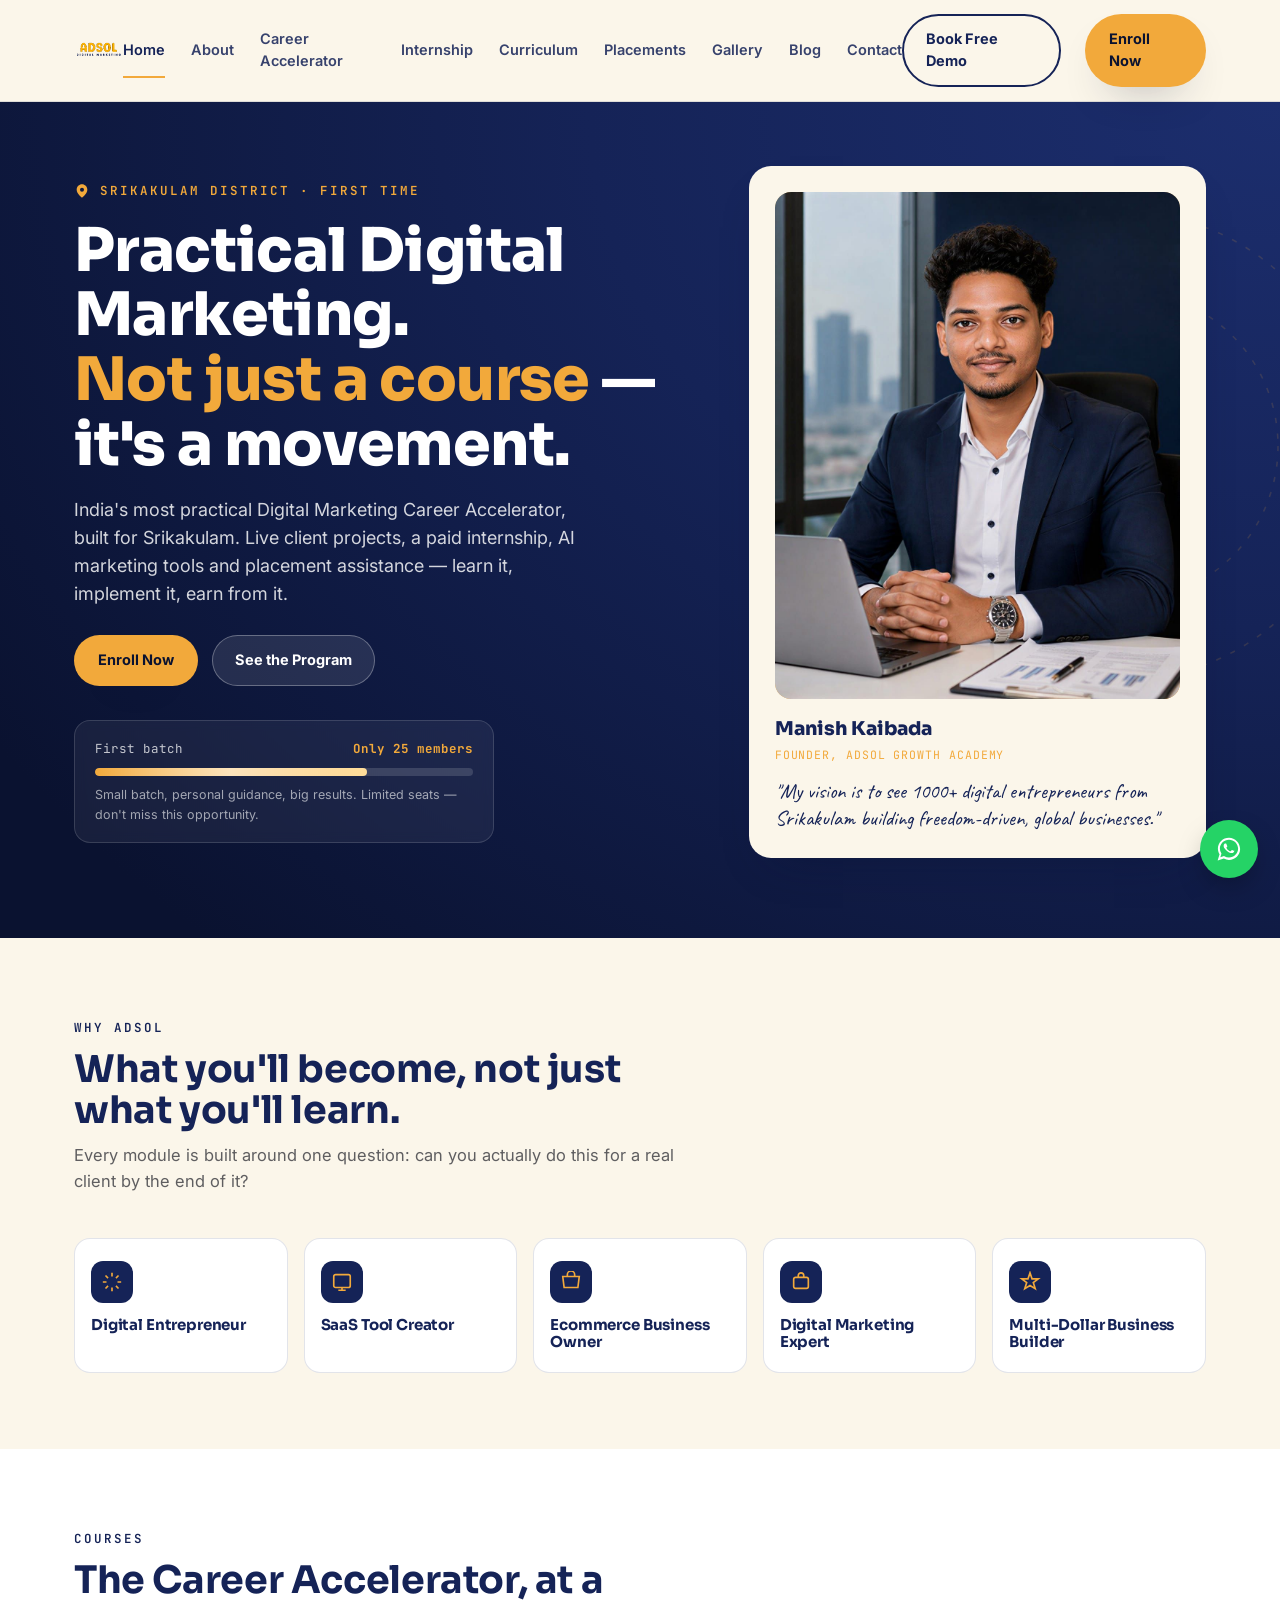
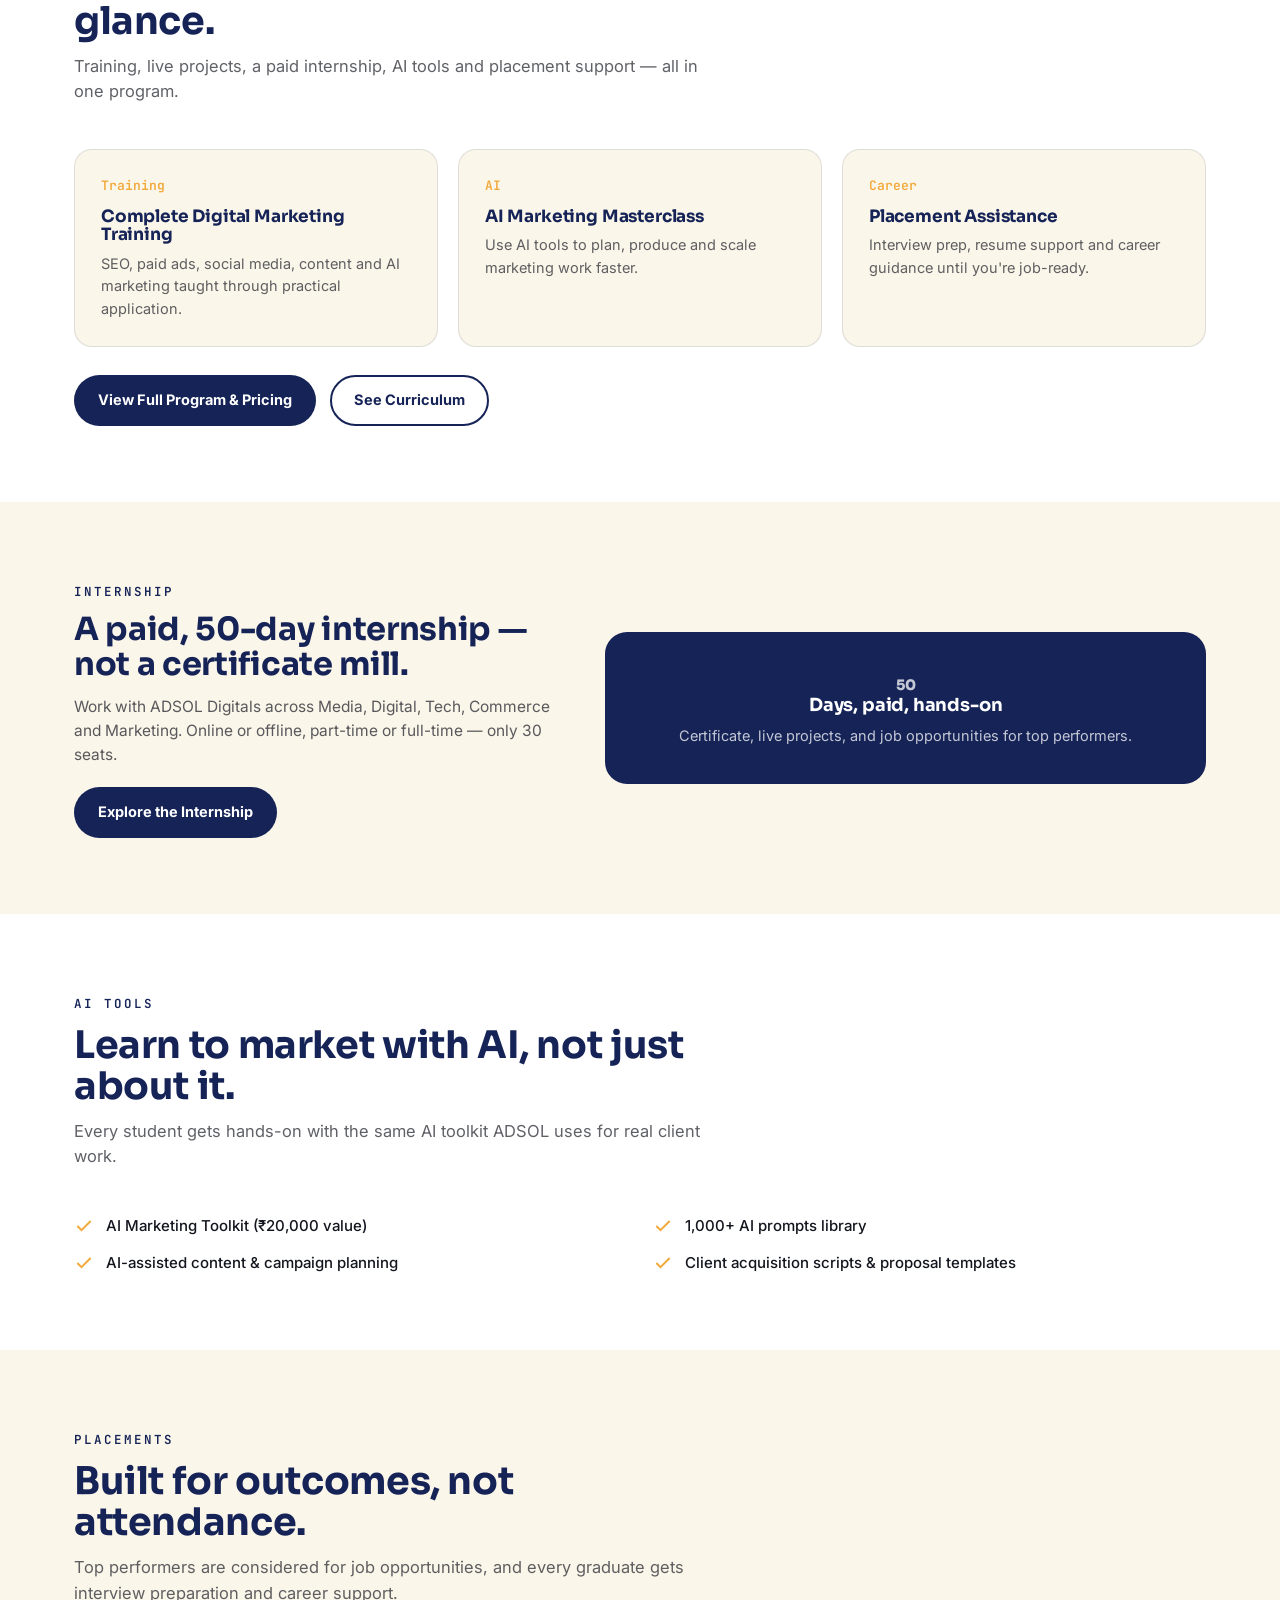
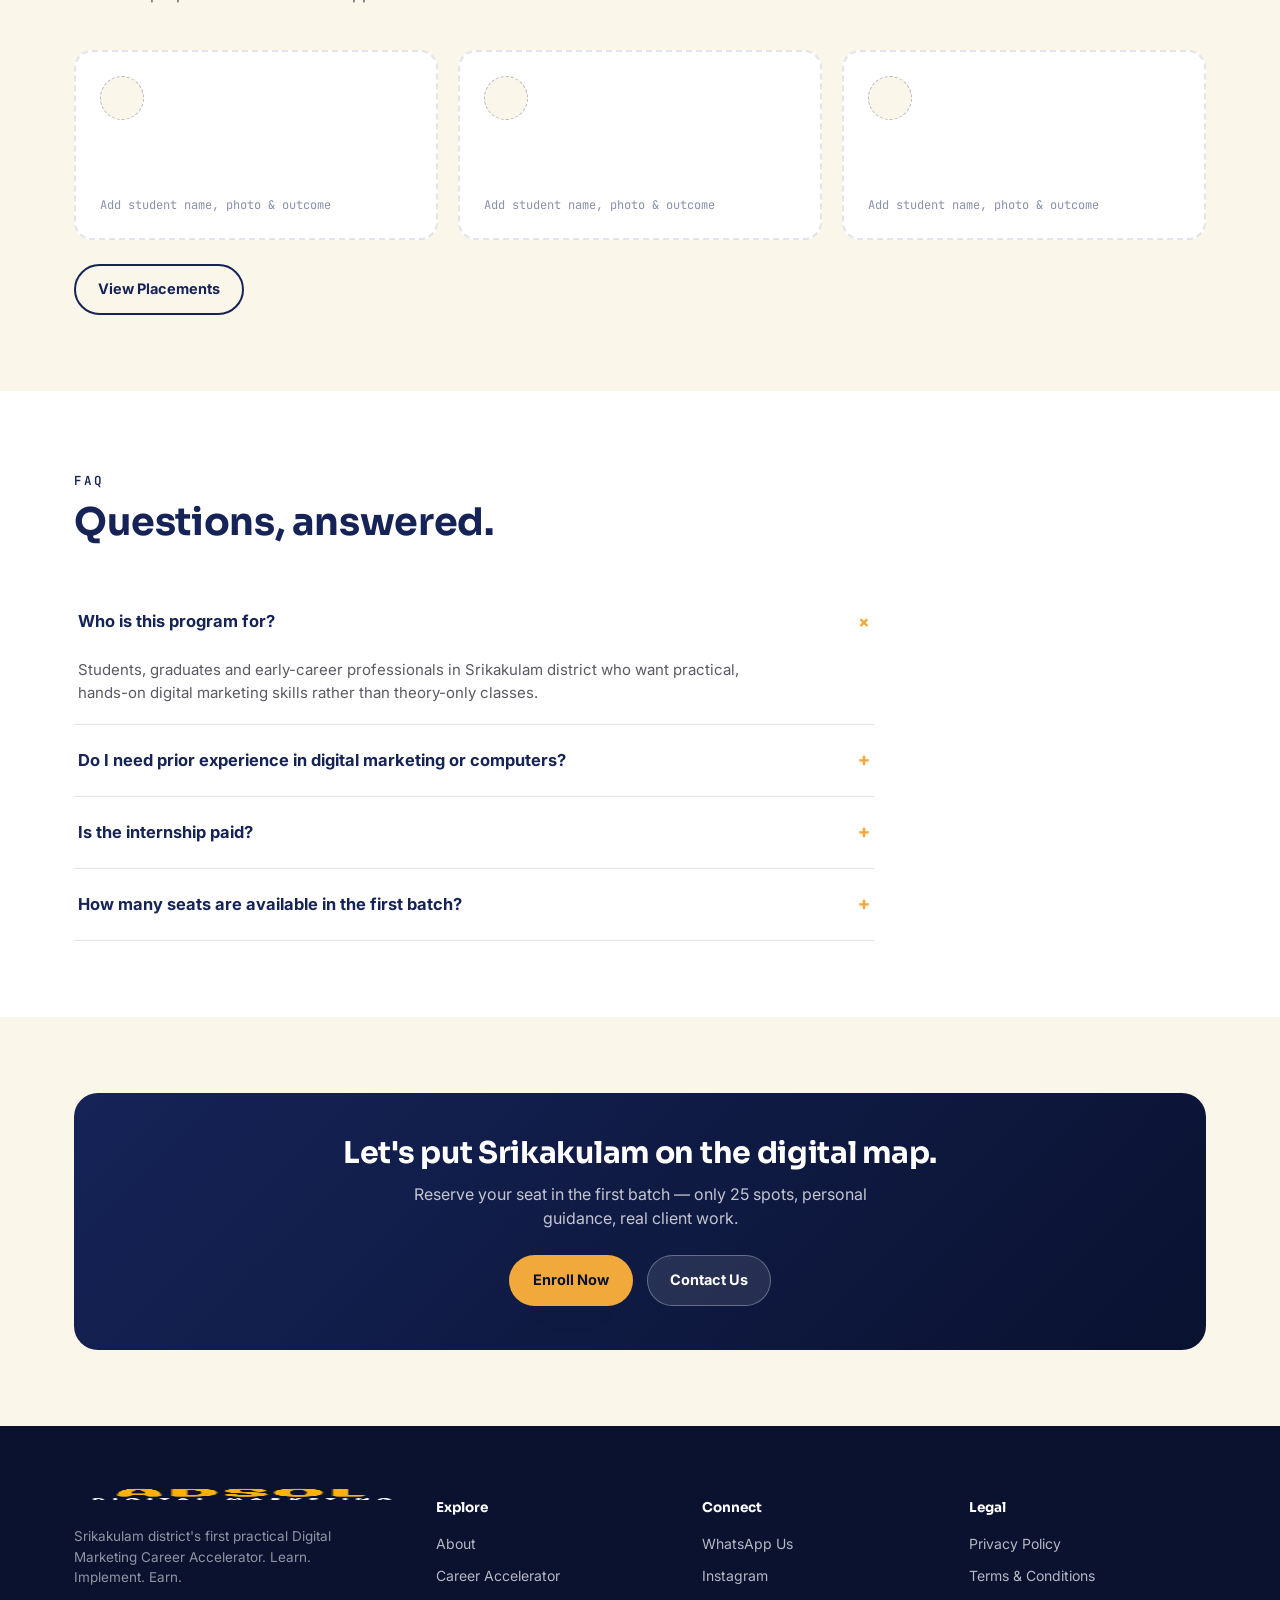
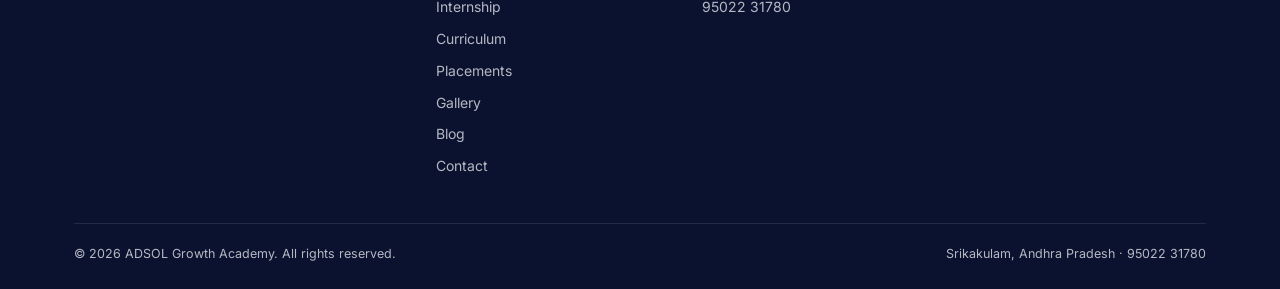
==== index.html @ 5276b57f "Add files via upload" ====
<!DOCTYPE html>
<html lang="en">
<head>
<meta charset="UTF-8">
<meta name="viewport" content="width=device-width, initial-scale=1.0">
<title>ADSOL Growth Academy | Digital Marketing Course &amp; Internship in Srikakulam</title>
<meta name="description" content="Join ADSOL Growth Academy — Srikakulam district's first practical Digital Marketing Career Accelerator. Live projects, paid internship, AI marketing tools and placement assistance.">
<meta name="keywords" content="digital marketing course Srikakulam, digital marketing internship, AI marketing course, Srikakulam digital marketing institute, ADSOL Growth Academy">

<meta property="og:type" content="website">
<meta property="og:title" content="ADSOL Growth Academy | Digital Marketing Course &amp; Internship in Srikakulam">
<meta property="og:description" content="Join ADSOL Growth Academy — Srikakulam district's first practical Digital Marketing Career Accelerator. Live projects, paid internship, AI marketing tools and placement assistance.">
<meta property="og:url" content="https://www.adsoldigitals.com/">
<meta property="og:image" content="https://www.adsoldigitals.com/og-image.jpg">
<meta property="og:locale" content="en_IN">

<meta name="twitter:card" content="summary_large_image">
<meta name="twitter:title" content="ADSOL Growth Academy | Digital Marketing Course &amp; Internship in Srikakulam">
<meta name="twitter:description" content="Join ADSOL Growth Academy — Srikakulam district's first practical Digital Marketing Career Accelerator. Live projects, paid internship, AI marketing tools and placement assistance.">

<link rel="preconnect" href="https://fonts.googleapis.com">
<link rel="preconnect" href="https://fonts.gstatic.com" crossorigin>
<link href="https://fonts.googleapis.com/css2?family=Sora:wght@400;500;600;700;800&family=Inter:wght@400;500;600;700&family=Caveat:wght@600;700&family=JetBrains+Mono:wght@500;600&display=swap" rel="stylesheet">
<link rel="stylesheet" href="styles.css">
<link rel="icon" type="image/png" sizes="32x32" href="images/favicon-32.png">
<link rel="apple-touch-icon" sizes="180x180" href="images/favicon-180.png">
<script type="application/ld+json">
{
  "@context": "https://schema.org",
  "@type": "EducationalOrganization",
  "name": "ADSOL Growth Academy",
  "alternateName": "ADSOL Digitals",
  "url": "https://www.adsoldigitals.com/",
  "description": "Srikakulam district's first practical Digital Marketing training institute offering live-project training, paid internships, AI marketing tools and placement assistance.",
  "address": {"@type": "PostalAddress", "addressLocality": "Srikakulam", "addressRegion": "Andhra Pradesh", "addressCountry": "IN"},
  "sameAs": ["https://www.instagram.com/adsoldigitals"],
  "founder": {"@type": "Person", "name": "Manish Kaibada"}
}
</script>
<script type="application/ld+json">
{
  "@context": "https://schema.org",
  "@type": "FAQPage",
  "mainEntity": [
    {"@type": "Question", "name": "Who is this program for?", "acceptedAnswer": {"@type": "Answer", "text": "Students, graduates and early-career professionals in Srikakulam district who want practical, hands-on digital marketing skills."}},
    {"@type": "Question", "name": "Is the internship paid?", "acceptedAnswer": {"@type": "Answer", "text": "Yes, the 50-day internship is paid, available online and offline, part-time or full-time."}},
    {"@type": "Question", "name": "How many seats are available in the first batch?", "acceptedAnswer": {"@type": "Answer", "text": "The first batch is limited to 25 members."}}
  ]
}
</script>
</head>
<body>
<header class="site">
  <div class="nav">
    <a href="index.html" class="logo">
      <img src="images/logo-adsol-light.png" alt="ADSOL Digital Marketing logo">
    </a>
    <nav class="links">
      <a href="index.html" class="active">Home</a>
      <a href="about.html">About</a>
      <a href="career-accelerator.html">Career Accelerator</a>
      <a href="internship.html">Internship</a>
      <a href="curriculum.html">Curriculum</a>
      <a href="placements.html">Placements</a>
      <a href="gallery.html">Gallery</a>
      <a href="blog.html">Blog</a>
      <a href="contact.html">Contact</a>
    </nav>
    <div class="nav-cta">
      <a href="contact.html" class="btn btn-ghost">Book Free Demo</a>
      <a href="https://wa.me/919502231780?text=Hi%20ADSOL%2C%20I%27m%20interested%20in%20your%20Digital%20Marketing%20Course.%20Please%20share%20the%20complete%20details." class="btn btn-gold" target="_blank" rel="noopener">Enroll Now</a>
    </div>
    <button class="burger" aria-label="Menu"><span></span><span></span><span></span></button>
  </div>
</header>

<section class="hero" id="top">
  <svg class="hero-map" viewBox="0 0 200 200" fill="none">
    <circle cx="100" cy="100" r="90" stroke="#F2A93B" stroke-width="0.6" stroke-dasharray="2 4"/>
    <circle cx="100" cy="100" r="60" stroke="#F2A93B" stroke-width="0.6" stroke-dasharray="2 4"/>
    <path d="M100 30 L100 10 M100 10 L94 18 M100 10 L106 18" stroke="#F2A93B" stroke-width="1.4"/>
    <circle cx="100" cy="100" r="4" fill="#F2A93B"/>
  </svg>
  <div class="wrap">
    <div class="hero-grid">
      <div>
        <div class="pin-row">
          <svg viewBox="0 0 24 24"><path d="M12 2C7.6 2 4 5.6 4 10c0 6 8 12 8 12s8-6 8-12c0-4.4-3.6-8-8-8zm0 11a3 3 0 110-6 3 3 0 010 6z"/></svg>
          <span class="eyebrow">Srikakulam District &middot; First Time</span>
        </div>
        <h1>Practical Digital Marketing.<br><span class="hl">Not just a course</span> &mdash; it's a movement.</h1>
        <p class="lede">India's most practical Digital Marketing Career Accelerator, built for Srikakulam. Live client projects, a paid internship, AI marketing tools and placement assistance &mdash; learn it, implement it, earn from it.</p>
        <div class="hero-ctas">
          <a href="https://wa.me/919502231780?text=Hi%20ADSOL%2C%20I%27m%20interested%20in%20your%20Digital%20Marketing%20Course.%20Please%20share%20the%20complete%20details." class="btn btn-gold" target="_blank" rel="noopener">Enroll Now</a>
          <a href="career-accelerator.html" class="btn" style="background:rgba(255,255,255,0.1); color:#fff; border:1px solid rgba(255,255,255,0.3);">See the Program</a>
        </div>
        <div class="seat-card">
          <div class="seat-top"><span>First batch</span><strong>Only 25 members</strong></div>
          <div class="seat-bar"><div class="seat-fill"></div></div>
          <p class="seat-note">Small batch, personal guidance, big results. Limited seats &mdash; don't miss this opportunity.</p>
        </div>
      </div>
      <div class="founder-card">
        <div class="founder-photo filled"><img src="images/founder-banner.jpg" alt="Manish Kaibada, Founder of ADSOL Growth Academy"></div>
        <p class="founder-name">Manish Kaibada</p>
        <p class="founder-role">Founder, ADSOL Growth Academy</p>
        <p class="founder-quote">"My vision is to see 1000+ digital entrepreneurs from Srikakulam building freedom-driven, global businesses."</p>
      </div>
    </div>
  </div>
</section>

<section id="why">
  <div class="wrap">
    <div class="section-head">
      <span class="eyebrow dark">Why ADSOL</span>
      <h2>What you'll become, not just what you'll learn.</h2>
      <p>Every module is built around one question: can you actually do this for a real client by the end of it?</p>
    </div>
    <div class="become-grid">
      <div class="become-card"><div class="become-icon"><svg viewBox="0 0 24 24"><path d="M12 2v4M12 18v4M4.9 4.9l2.8 2.8M16.3 16.3l2.8 2.8M2 12h4M18 12h4M4.9 19.1l2.8-2.8M16.3 7.7l2.8-2.8"/></svg></div><h4>Digital Entrepreneur</h4></div>
      <div class="become-card"><div class="become-icon"><svg viewBox="0 0 24 24"><rect x="3" y="4" width="18" height="14" rx="2"/><path d="M8 21h8M12 18v3"/></svg></div><h4>SaaS Tool Creator</h4></div>
      <div class="become-card"><div class="become-icon"><svg viewBox="0 0 24 24"><path d="M3 6h18l-1.5 12h-15L3 6z"/><path d="M8 6V4a4 4 0 018 0v2"/></svg></div><h4>Ecommerce Business Owner</h4></div>
      <div class="become-card"><div class="become-icon"><svg viewBox="0 0 24 24"><rect x="4" y="7" width="16" height="12" rx="2"/><path d="M9 7V5a3 3 0 016 0v2"/></svg></div><h4>Digital Marketing Expert</h4></div>
      <div class="become-card"><div class="become-icon"><svg viewBox="0 0 24 24"><path d="M12 2l2.2 6.6H21l-5.4 4 2.1 6.6L12 15.8 6.3 19.2l2.1-6.6L3 8.6h6.8z"/></svg></div><h4>Multi-Dollar Business Builder</h4></div>
    </div>
  </div>
</section>

<section class="section-alt">
  <div class="wrap">
    <div class="section-head">
      <span class="eyebrow dark">Courses</span>
      <h2>The Career Accelerator, at a glance.</h2>
      <p>Training, live projects, a paid internship, AI tools and placement support &mdash; all in one program.</p>
    </div>
    <div class="feature-grid">
      <div class="feature-card"><span class="feature-num">Training</span><h4>Complete Digital Marketing Training</h4><p>SEO, paid ads, social media, content and AI marketing taught through practical application.</p></div>
      <div class="feature-card"><span class="feature-num">AI</span><h4>AI Marketing Masterclass</h4><p>Use AI tools to plan, produce and scale marketing work faster.</p></div>
      <div class="feature-card"><span class="feature-num">Career</span><h4>Placement Assistance</h4><p>Interview prep, resume support and career guidance until you're job-ready.</p></div>
    </div>
    <div style="margin-top:28px; display:flex; gap:14px; flex-wrap:wrap;">
      <a href="career-accelerator.html" class="btn btn-navy">View Full Program &amp; Pricing</a>
      <a href="curriculum.html" class="btn btn-ghost">See Curriculum</a>
    </div>
  </div>
</section>

<section id="internship-teaser">
  <div class="wrap">
    <div class="split">
      <div>
        <span class="eyebrow dark">Internship</span>
        <h2 style="font-size:clamp(24px,3vw,32px); color:var(--navy); margin-top:10px;">A paid, 50-day internship &mdash; not a certificate mill.</h2>
        <p style="margin-top:14px; font-size:15.5px; color:rgba(20,22,31,0.7);">Work with ADSOL Digitals across Media, Digital, Tech, Commerce and Marketing. Online or offline, part-time or full-time &mdash; only 30 seats.</p>
        <a href="internship.html" class="btn btn-navy" style="margin-top:20px;">Explore the Internship</a>
      </div>
      <div class="days-block">
        <p class="days-num">50</p>
        <h4 style="color:#fff; font-size:18px; margin-top:4px;">Days, paid, hands-on</h4>
        <p>Certificate, live projects, and job opportunities for top performers.</p>
      </div>
    </div>
  </div>
</section>

<section class="section-alt">
  <div class="wrap">
    <div class="section-head">
      <span class="eyebrow dark">AI Tools</span>
      <h2>Learn to market with AI, not just about it.</h2>
      <p>Every student gets hands-on with the same AI toolkit ADSOL uses for real client work.</p>
    </div>
    <div class="check-grid">
      <div class="check-item"><svg viewBox="0 0 24 24"><path d="M20 6L9 17l-5-5"/></svg><p>AI Marketing Toolkit (&#8377;20,000 value)</p></div>
      <div class="check-item"><svg viewBox="0 0 24 24"><path d="M20 6L9 17l-5-5"/></svg><p>1,000+ AI prompts library</p></div>
      <div class="check-item"><svg viewBox="0 0 24 24"><path d="M20 6L9 17l-5-5"/></svg><p>AI-assisted content &amp; campaign planning</p></div>
      <div class="check-item"><svg viewBox="0 0 24 24"><path d="M20 6L9 17l-5-5"/></svg><p>Client acquisition scripts &amp; proposal templates</p></div>
    </div>
  </div>
</section>

<section id="placements-teaser">
  <div class="wrap">
    <div class="section-head">
      <span class="eyebrow dark">Placements</span>
      <h2>Built for outcomes, not attendance.</h2>
      <p>Top performers are considered for job opportunities, and every graduate gets interview preparation and career support.</p>
    </div>
    <div class="testi-grid">
      <div class="testi-card"><div class="testi-avatar"></div><p class="slot">Add student name, photo &amp; outcome</p></div>
      <div class="testi-card"><div class="testi-avatar"></div><p class="slot">Add student name, photo &amp; outcome</p></div>
      <div class="testi-card"><div class="testi-avatar"></div><p class="slot">Add student name, photo &amp; outcome</p></div>
    </div>
    <a href="placements.html" class="btn btn-ghost" style="margin-top:24px;">View Placements</a>
  </div>
</section>

<section class="section-alt" id="faq">
  <div class="wrap">
    <div class="section-head">
      <span class="eyebrow dark">FAQ</span>
      <h2>Questions, answered.</h2>
    </div>
    <div class="faq">
      <details class="faq-item" open>
        <summary class="faq-q">Who is this program for?<span class="plus">+</span></summary>
        <p class="faq-a">Students, graduates and early-career professionals in Srikakulam district who want practical, hands-on digital marketing skills rather than theory-only classes.</p>
      </details>
      <details class="faq-item">
        <summary class="faq-q">Do I need prior experience in digital marketing or computers?<span class="plus">+</span></summary>
        <p class="faq-a">No. The program is built for beginners and takes you step by step from fundamentals to live client work.</p>
      </details>
      <details class="faq-item">
        <summary class="faq-q">Is the internship paid?<span class="plus">+</span></summary>
        <p class="faq-a">Yes. The 50-day internship is paid, available online and offline, with part-time and full-time options.</p>
      </details>
      <details class="faq-item">
        <summary class="faq-q">How many seats are available in the first batch?<span class="plus">+</span></summary>
        <p class="faq-a">The first batch is limited to 25 members, kept intentionally small for personal guidance.</p>
      </details>
    </div>
  </div>
</section>

<section>
  <div class="wrap">
    <div class="cta-banner">
      <h3>Let's put Srikakulam on the digital map.</h3>
      <p>Reserve your seat in the first batch &mdash; only 25 spots, personal guidance, real client work.</p>
      <div class="ctas">
        <a href="https://wa.me/919502231780?text=Hi%20ADSOL%2C%20I%27m%20interested%20in%20your%20Digital%20Marketing%20Course.%20Please%20share%20the%20complete%20details." class="btn btn-gold" target="_blank" rel="noopener">Enroll Now</a>
        <a href="contact.html" class="btn" style="background:rgba(255,255,255,0.1); color:#fff; border:1px solid rgba(255,255,255,0.3);">Contact Us</a>
      </div>
    </div>
  </div>
</section>
<footer>
  <div class="wrap">
    <div class="foot-grid">
      <div>
        <div class="logo-col" style="margin-bottom:12px;">
          <img src="images/logo-adsol-dark.png" alt="ADSOL Digital Marketing logo">
        </div>
        <p style="font-size:13.5px; color:rgba(255,255,255,0.55); max-width:260px;">Srikakulam district's first practical Digital Marketing Career Accelerator. Learn. Implement. Earn.</p>
      </div>
      <div>
        <h5>Explore</h5>
        <ul>
          <li><a href="about.html">About</a></li>
          <li><a href="career-accelerator.html">Career Accelerator</a></li>
          <li><a href="internship.html">Internship</a></li>
          <li><a href="curriculum.html">Curriculum</a></li>
          <li><a href="placements.html">Placements</a></li>
          <li><a href="gallery.html">Gallery</a></li>
          <li><a href="blog.html">Blog</a></li>
          <li><a href="contact.html">Contact</a></li>
        </ul>
      </div>
      <div>
        <h5>Connect</h5>
        <ul>
          <li><a href="https://wa.me/919502231780?text=Hi%20ADSOL%2C%20I%27m%20interested%20in%20your%20Digital%20Marketing%20Course.%20Please%20share%20the%20complete%20details." target="_blank" rel="noopener">WhatsApp Us</a></li>
          <li><a href="https://www.instagram.com/adsoldigitals" target="_blank" rel="noopener">Instagram</a></li>
          <li><a href="tel:+919502231780">95022 31780</a></li>
        </ul>
      </div>
      <div>
        <h5>Legal</h5>
        <ul>
          <li><a href="privacy-policy.html">Privacy Policy</a></li>
          <li><a href="terms-conditions.html">Terms &amp; Conditions</a></li>
        </ul>
      </div>
    </div>
    <div class="foot-bottom">
      <span>&copy; 2026 ADSOL Growth Academy. All rights reserved.</span>
      <span>Srikakulam, Andhra Pradesh &middot; 95022 31780</span>
    </div>
  </div>
</footer>
<a class="wa-float" href="https://wa.me/919502231780?text=Hi%20ADSOL%2C%20I%27m%20interested%20in%20your%20Digital%20Marketing%20Course.%20Please%20share%20the%20complete%20details." target="_blank" rel="noopener" aria-label="Chat on WhatsApp">
  <svg viewBox="0 0 32 32"><path d="M16 3C9 3 3.3 8.6 3.3 15.5c0 2.4.7 4.7 1.9 6.6L3 29l7.1-2.1c1.8 1 3.8 1.6 5.9 1.6 7 0 12.7-5.6 12.7-12.5S23 3 16 3zm0 22.7c-1.9 0-3.7-.5-5.3-1.5l-.4-.2-4.2 1.3 1.3-4.1-.2-.4a10.3 10.3 0 01-1.6-5.5C5.6 9.9 10.3 5.3 16 5.3S26.4 9.9 26.4 15.5 21.7 25.7 16 25.7zm5.8-7.6c-.3-.2-1.9-.9-2.1-1-.3-.1-.5-.2-.7.2s-.9 1-1 1.2c-.2.2-.4.2-.7 0-.3-.1-1.3-.5-2.5-1.5-.9-.8-1.5-1.8-1.7-2.2-.2-.3 0-.5.1-.7.1-.1.3-.4.5-.5.2-.2.2-.3.3-.5.1-.2 0-.4 0-.6-.1-.2-.7-1.7-1-2.3-.3-.6-.5-.5-.7-.5h-.6c-.2 0-.5.1-.8.4-.3.3-1 1-1 2.4s1 2.8 1.2 3c.1.2 2.1 3.1 5 4.4.7.3 1.3.5 1.7.6.7.2 1.4.2 1.9.1.6-.1 1.9-.8 2.1-1.5.3-.7.3-1.4.2-1.5-.1-.1-.3-.2-.6-.3z"/></svg>
</a>
<a class="wa-sticky-mobile" href="https://wa.me/919502231780?text=Hi%20ADSOL%2C%20I%27m%20interested%20in%20your%20Digital%20Marketing%20Course.%20Please%20share%20the%20complete%20details." target="_blank" rel="noopener">
  <svg viewBox="0 0 32 32"><path d="M16 3C9 3 3.3 8.6 3.3 15.5c0 2.4.7 4.7 1.9 6.6L3 29l7.1-2.1c1.8 1 3.8 1.6 5.9 1.6 7 0 12.7-5.6 12.7-12.5S23 3 16 3zm0 22.7c-1.9 0-3.7-.5-5.3-1.5l-.4-.2-4.2 1.3 1.3-4.1-.2-.4a10.3 10.3 0 01-1.6-5.5C5.6 9.9 10.3 5.3 16 5.3S26.4 9.9 26.4 15.5 21.7 25.7 16 25.7z"/></svg>
  Chat with an Admission Counselor
</a>
<script>
const burger = document.querySelector('.burger');
const links = document.querySelector('nav.links');
burger?.addEventListener('click', () => {
  const open = links.style.display === 'flex';
  links.style.cssText = open ? '' : 'display:flex; position:fixed; top:64px; left:0; right:0; background:#FBF6EA; flex-direction:column; padding:20px 24px; gap:18px; box-shadow:0 12px 20px -10px rgba(0,0,0,0.2); z-index:99;';
});
document.getElementById('contactForm')?.addEventListener('submit', function(e){
  e.preventDefault();
  const name = document.getElementById('cf-name').value.trim();
  const phone = document.getElementById('cf-phone').value.trim();
  const interest = document.getElementById('cf-interest').value;
  const msg = `Hi ADSOL, my name is ${name} (${phone}). I'm interested in: ${interest}. Please share the complete details.`;
  window.open(`https://wa.me/919502231780?text=${encodeURIComponent(msg)}`, '_blank');
});

/* sticky header shadow on scroll */
const siteHeader = document.querySelector('header.site');
const onScroll = () => {
  if (!siteHeader) return;
  siteHeader.classList.toggle('scrolled', window.scrollY > 8);
};
window.addEventListener('scroll', onScroll, { passive: true });
onScroll();

/* scroll-reveal for cards and content blocks */
const revealSelectors = '.become-card, .feature-card, .road-step, .module-row, .testi-card, .blog-card, .bonus-item, .meta-pill, .niche-chip, .tool-chip, .check-item, .price-card, .value-table, .cert-card, .promise-box, .days-block, .partner-slot, .insta-slot, .process-step, .founder-card';
const revealEls = document.querySelectorAll(revealSelectors);
if ('IntersectionObserver' in window && revealEls.length){
  revealEls.forEach((el, i) => {
    el.classList.add('reveal');
    el.style.transitionDelay = ((i % 6) * 0.06) + 's';
  });
  const io = new IntersectionObserver((entries) => {
    entries.forEach(entry => {
      if (entry.isIntersecting){
        entry.target.classList.add('in-view');
        io.unobserve(entry.target);
      }
    });
  }, { threshold: 0.12, rootMargin: '0px 0px -40px 0px' });
  revealEls.forEach(el => io.observe(el));
} else {
  revealEls.forEach(el => el.classList.add('reveal', 'in-view'));
}
</script>
</body>
</html>
---- styles.css ----
:root{
  --navy:#152357;
  --navy-deep:#0A1230;
  --gold:#F2A93B;
  --gold-light:#FFDD9A;
  --cream:#FBF6EA;
  --ink:#14161F;
  --paper:#FFFFFF;
  --line: rgba(21,35,87,0.12);
  --shadow: 0 20px 45px -25px rgba(10,18,48,0.45);
  --radius: 18px;
  --max: 1180px;
  --display: 'Sora', sans-serif;
  --body: 'Inter', sans-serif;
  --script: 'Caveat', cursive;
  --mono: 'JetBrains Mono', monospace;
}

*{box-sizing:border-box;}
html{scroll-behavior:smooth;}
@media (prefers-reduced-motion: reduce){
  html{scroll-behavior:auto;}
  *{animation-duration:0.001ms !important; animation-iteration-count:1 !important; transition-duration:0.001ms !important;}
}
body{
  margin:0;
  font-family:var(--body);
  color:var(--ink);
  background:var(--cream);
  line-height:1.55;
  -webkit-font-smoothing:antialiased;
}
img{max-width:100%; display:block;}
a{color:inherit;}
h1,h2,h3,h4{font-family:var(--display); margin:0; line-height:1.08; letter-spacing:-0.01em;}
p{margin:0;}
ul{margin:0; padding:0; list-style:none;}
button{font-family:inherit; cursor:pointer;}
:focus-visible{outline:3px solid var(--gold); outline-offset:2px;}

.wrap{max-width:var(--max); margin:0 auto; padding:0 24px;}
.eyebrow{
  font-family:var(--mono); font-size:12.5px; letter-spacing:0.16em; text-transform:uppercase;
  color:var(--gold); font-weight:600;
}
.eyebrow.dark{color:var(--navy);}
.marker{
  background-image: linear-gradient(104deg, transparent 0.5%, var(--gold-light) 0.5%, var(--gold-light) 92%, transparent 92%);
  background-repeat:no-repeat; background-size:100% 42%; background-position:0 78%;
  padding:0 2px;
}
.script{font-family:var(--script); font-weight:700; color:var(--gold);}

/* ---------- NAV ---------- */
header.site{
  position:sticky; top:0; z-index:100;
  background:rgba(251,246,234,0.92); backdrop-filter:blur(10px);
  border-bottom:1px solid var(--line);
}
.nav{
  display:flex; align-items:center; justify-content:space-between;
  padding:14px 24px; max-width:var(--max); margin:0 auto;
}
.logo{display:flex; align-items:baseline; gap:2px; text-decoration:none;}
.logo .ad{font-family:var(--display); font-weight:800; font-size:22px; color:var(--navy);}
.logo .sol{font-family:var(--display); font-weight:800; font-size:22px; color:var(--gold);}
.logo-sub{display:block; font-family:var(--mono); font-size:9.5px; letter-spacing:0.18em; color:var(--navy); opacity:0.65; margin-top:-2px;}
.logo-col{display:flex; flex-direction:column;}
nav.links{display:flex; gap:26px; align-items:center;}
nav.links a{font-size:14.5px; font-weight:600; text-decoration:none; color:var(--navy); opacity:0.85;}
nav.links a:hover{opacity:1;}
.btn{
  display:inline-flex; align-items:center; gap:8px; justify-content:center;
  font-weight:700; font-size:14.5px; padding:12px 22px; border-radius:100px;
  border:2px solid transparent; text-decoration:none; transition:transform .15s ease, box-shadow .15s ease;
}
.btn-gold{background:var(--gold); color:var(--navy-deep); box-shadow: var(--shadow);}
.btn-gold:hover{transform:translateY(-2px);}
.btn-navy{background:var(--navy); color:#fff;}
.btn-navy:hover{transform:translateY(-2px);}
.btn-ghost{border-color:var(--navy); color:var(--navy); background:transparent;}
.btn-ghost:hover{background:var(--navy); color:#fff;}
.nav-cta{display:flex; align-items:center; gap:12px;}
.burger{display:none; background:none; border:none; padding:8px;}
.burger span{display:block; width:22px; height:2px; background:var(--navy); margin:5px 0;}

/* ---------- HERO ---------- */
.hero{
  position:relative; overflow:hidden;
  background: radial-gradient(120% 140% at 100% 0%, #1c2e6e 0%, var(--navy) 45%, var(--navy-deep) 100%);
  color:#fff; padding: 64px 0 80px;
}
.hero-map{
  position:absolute; right:-8%; top:10%; width:520px; max-width:60vw; opacity:0.14; pointer-events:none;
}
.hero-grid{
  display:grid; grid-template-columns: 1.15fr 0.85fr; gap:56px; align-items:center;
  position:relative; z-index:2;
}
.pin-row{display:flex; align-items:center; gap:10px; margin-bottom:18px;}
.pin-row svg{width:16px; height:16px; fill:var(--gold);}
.hero h1{
  font-size:clamp(34px, 5.4vw, 60px); color:#fff; font-weight:800; margin-bottom:18px;
}
.hero h1 .hl{color:var(--gold);}
.hero p.lede{font-size:18px; color:rgba(255,255,255,0.82); max-width:520px; margin-bottom:28px;}
.hero-ctas{display:flex; gap:14px; flex-wrap:wrap; margin-bottom:34px;}
.seat-card{
  background:rgba(255,255,255,0.06); border:1px solid rgba(255,255,255,0.14);
  border-radius:16px; padding:18px 20px; max-width:420px; backdrop-filter:blur(6px);
}
.seat-top{display:flex; justify-content:space-between; align-items:center; font-family:var(--mono); font-size:12.5px; color:rgba(255,255,255,0.75); margin-bottom:10px;}
.seat-top strong{color:var(--gold);}
.seat-bar{height:8px; border-radius:100px; background:rgba(255,255,255,0.14); overflow:hidden;}
.seat-fill{height:100%; width:72%; background:linear-gradient(90deg, var(--gold), var(--gold-light)); border-radius:100px;}
.seat-note{font-size:12.5px; color:rgba(255,255,255,0.6); margin-top:9px;}

.founder-card{
  background:var(--cream); border-radius:22px; padding:26px; color:var(--ink);
  box-shadow: var(--shadow); position:relative;
}
.founder-photo{
  width:100%; aspect-ratio:4/5; border-radius:16px; border:2px dashed rgba(21,35,87,0.35);
  display:flex; align-items:center; justify-content:center; text-align:center; padding:16px;
  background: repeating-linear-gradient(135deg, rgba(21,35,87,0.05) 0 10px, transparent 10px 20px);
  color:var(--navy); font-family:var(--mono); font-size:12px; margin-bottom:16px;
}
.founder-photo.filled{
  border:none; padding:0; background:linear-gradient(160deg, var(--gold-light), var(--gold)); overflow:hidden;
}
.founder-photo.filled img{width:100%; height:100%; object-fit:cover; object-position:50% 12%; display:block;}
.founder-name{font-family:var(--display); font-weight:800; font-size:19px; color:var(--navy);}
.founder-role{font-family:var(--mono); font-size:11.5px; letter-spacing:0.08em; text-transform:uppercase; color:var(--gold); margin-top:2px;}
.founder-quote{font-family:var(--script); font-size:21px; color:var(--navy); margin-top:14px; line-height:1.3;}

/* ---------- SECTION shell ---------- */
section{padding:76px 0;}
.section-head{max-width:640px; margin-bottom:44px;}
.section-head h2{font-size:clamp(26px, 3.6vw, 38px); color:var(--navy); margin-top:10px;}
.section-head p{font-size:16.5px; color:rgba(20,22,31,0.68); margin-top:12px;}
.section-alt{background:var(--paper);}
.section-dark{background:linear-gradient(180deg, var(--navy-deep), #0d1638); color:#fff;}
.section-dark .section-head h2{color:#fff;}
.section-dark .section-head p{color:rgba(255,255,255,0.68);}

/* ---------- become grid ---------- */
.become-grid{display:grid; grid-template-columns:repeat(5,1fr); gap:16px;}
.become-card{
  background:var(--paper); border:1px solid var(--line); border-radius:16px; padding:22px 16px; text-align:left;
}
.become-icon{width:42px; height:42px; border-radius:12px; background:var(--navy); display:flex; align-items:center; justify-content:center; margin-bottom:14px;}
.become-icon svg{width:22px; height:22px; stroke:var(--gold); fill:none; stroke-width:1.8;}
.become-card h4{font-size:15px; color:var(--navy); font-weight:700;}

/* ---------- program feature grid ---------- */
.feature-grid{display:grid; grid-template-columns:repeat(3,1fr); gap:20px;}
.feature-card{
  background:var(--cream); border-radius:18px; padding:26px; border:1px solid var(--line);
}
.feature-num{font-family:var(--mono); color:var(--gold); font-weight:600; font-size:13px; margin-bottom:12px; display:block;}
.feature-card h4{font-size:17px; color:var(--navy); margin-bottom:8px;}
.feature-card p{font-size:14.5px; color:rgba(20,22,31,0.68);}

/* ---------- pricing ---------- */
.price-wrap{display:grid; grid-template-columns:1.1fr 0.9fr; gap:30px; align-items:start;}
.value-table{background:var(--paper); border:1px solid var(--line); border-radius:20px; padding:8px; box-shadow:var(--shadow);}
.value-row{display:flex; justify-content:space-between; align-items:center; padding:16px 20px; border-bottom:1px dashed var(--line); font-size:15px;}
.value-row:last-child{border-bottom:none;}
.value-row span:first-child{color:var(--ink); font-weight:500;}
.value-row span:last-child{font-family:var(--mono); font-weight:600; color:var(--navy);}
.value-total{display:flex; justify-content:space-between; align-items:center; background:var(--navy); color:#fff; border-radius:14px; padding:18px 20px; margin:10px 8px 8px;}
.value-total span:last-child{font-family:var(--mono); color:var(--gold); font-weight:700; font-size:18px;}

.price-card{
  background:linear-gradient(160deg, var(--navy), var(--navy-deep)); color:#fff; border-radius:22px; padding:30px;
  position:relative; overflow:hidden;
}
.price-badge{
  position:absolute; top:18px; right:-38px; transform:rotate(35deg);
  background:var(--gold); color:var(--navy-deep); font-family:var(--mono); font-weight:700; font-size:11.5px;
  padding:5px 44px; letter-spacing:0.05em;
}
.price-label{font-family:var(--mono); font-size:12px; letter-spacing:0.1em; text-transform:uppercase; color:rgba(255,255,255,0.6);}
.price-strike{font-family:var(--mono); color:rgba(255,255,255,0.45); text-decoration:line-through; font-size:16px; margin-top:10px;}
.price-strike span{margin-right:10px;}
.price-now{font-family:var(--display); font-weight:800; font-size:44px; color:var(--gold); margin:6px 0 4px;}
.price-reserve{font-size:14px; color:rgba(255,255,255,0.75); margin-bottom:22px;}
.price-reserve strong{color:#fff; font-family:var(--mono);}
.price-card .btn-gold{width:100%; padding:15px; font-size:16px;}
.price-note{font-size:12.5px; color:rgba(255,255,255,0.55); margin-top:14px; text-align:center;}

/* ---------- checklist ---------- */
.check-grid{display:grid; grid-template-columns:repeat(2,1fr); gap:14px 26px; margin-top:8px;}
.check-item{display:flex; gap:12px; align-items:flex-start;}
.check-item svg{width:20px; height:20px; flex:none; margin-top:2px; stroke:var(--gold); fill:none; stroke-width:2.4;}
.check-item p{font-size:15px; color:var(--ink); font-weight:500;}

/* ---------- internship ---------- */
.intern-meta{display:grid; grid-template-columns:repeat(5,1fr); gap:14px; margin:36px 0 44px;}
.meta-pill{
  background:rgba(255,255,255,0.06); border:1px solid rgba(255,255,255,0.14); border-radius:14px;
  padding:18px 14px; text-align:center;
}
.meta-pill svg{width:24px; height:24px; stroke:var(--gold); fill:none; stroke-width:1.8; margin:0 auto 10px;}
.meta-pill p{font-size:13px; font-weight:600; color:#fff;}
.niche-row{display:flex; flex-wrap:wrap; gap:12px;}
.niche-chip{
  border:1px solid rgba(255,255,255,0.2); border-radius:100px; padding:10px 20px; font-size:14px; font-weight:600;
  background:rgba(255,255,255,0.04);
}
.niche-chip strong{color:var(--gold); margin-right:8px; font-family:var(--mono); font-weight:600;}
.intern-columns{display:grid; grid-template-columns:1fr 1fr; gap:40px; margin-top:44px;}
.intern-columns h4{color:#fff; font-size:17px; margin-bottom:16px;}
.intern-list li{display:flex; gap:10px; font-size:14.5px; color:rgba(255,255,255,0.8); margin-bottom:12px; align-items:flex-start;}
.intern-list li svg{width:18px; height:18px; stroke:var(--gold); fill:none; flex:none; margin-top:2px;}

/* ---------- bonuses ---------- */
.bonus-strip{
  background:var(--navy); color:#fff; border-radius:20px; padding:6px 6px 26px; margin-top:10px;
}
.bonus-strip-head{
  background:var(--gold); color:var(--navy-deep); border-radius:14px; padding:16px 22px; margin:6px;
  display:flex; justify-content:space-between; align-items:center; font-family:var(--display); font-weight:800; font-size:17px;
}
.bonus-grid{display:grid; grid-template-columns:repeat(3,1fr); gap:14px; padding:20px;}
.bonus-item{background:rgba(255,255,255,0.06); border-radius:12px; padding:18px; border:1px solid rgba(255,255,255,0.1);}
.bonus-item p.name{font-size:14px; font-weight:600; margin-bottom:6px;}
.bonus-item p.val{font-family:var(--mono); color:var(--gold); font-size:13px;}

/* ---------- promise / days ---------- */
.split{display:grid; grid-template-columns:0.9fr 1.1fr; gap:40px; align-items:center;}
.days-block{background:var(--navy); color:#fff; border-radius:22px; padding:36px; text-align:center;}
.days-num{font-family:var(--display); font-weight:800; font-size:76px; color:var(--gold); line-height:1;}
.days-block p{font-size:14.5px; color:rgba(255,255,255,0.75); margin-top:10px;}
.promise-box{background:var(--paper); border:1px solid var(--line); border-radius:20px; padding:30px;}
.promise-box h3{color:var(--navy); font-size:20px; margin-bottom:12px;}
.promise-box p{font-size:15.5px; color:rgba(20,22,31,0.72);}

/* ---------- testimonials ---------- */
.testi-grid{display:grid; grid-template-columns:repeat(3,1fr); gap:20px;}
.testi-card{
  border:2px dashed var(--line); border-radius:18px; padding:24px; background:var(--paper);
  display:flex; flex-direction:column; gap:14px; min-height:190px; justify-content:space-between;
}
.testi-avatar{width:44px; height:44px; border-radius:50%; background:var(--cream); border:1px dashed rgba(21,35,87,0.3);}
.testi-card p.slot{font-family:var(--mono); font-size:12px; color:rgba(21,35,87,0.5);}

/* ---------- gallery / instagram ---------- */
.insta-head{display:flex; align-items:center; justify-content:space-between; flex-wrap:wrap; gap:14px; margin-bottom:26px;}
.insta-grid{display:grid; grid-template-columns:repeat(6,1fr); gap:10px;}
.insta-slot{
  aspect-ratio:1; border-radius:12px; border:1px dashed rgba(21,35,87,0.3);
  background: repeating-linear-gradient(135deg, rgba(21,35,87,0.05) 0 10px, transparent 10px 20px);
  display:flex; align-items:center; justify-content:center; text-align:center; padding:8px;
  font-family:var(--mono); font-size:10px; color:var(--navy); opacity:0.6;
}

/* ---------- FAQ ---------- */
.faq{max-width:800px;}
.faq-item{border-bottom:1px solid var(--line);}
.faq-q{
  width:100%; background:none; border:none; text-align:left; padding:20px 4px; font-size:16.5px; font-weight:700;
  color:var(--navy); display:flex; justify-content:space-between; align-items:center; gap:16px;
}
.faq-q .plus{font-family:var(--mono); font-size:20px; color:var(--gold); transition:transform .2s ease;}
.faq-item[open] .plus{transform:rotate(45deg);}
.faq-a{padding:0 4px 20px; font-size:15px; color:rgba(20,22,31,0.7); max-width:680px;}

/* ---------- contact ---------- */
.contact-grid{display:grid; grid-template-columns:1fr 1fr; gap:40px;}
.contact-form{background:var(--paper); border-radius:20px; padding:28px; border:1px solid var(--line);}
.form-row{margin-bottom:16px;}
.form-row label{display:block; font-size:13px; font-weight:600; color:var(--navy); margin-bottom:6px;}
.form-row input, .form-row select, .form-row textarea{
  width:100%; padding:12px 14px; border-radius:10px; border:1px solid var(--line); font-family:var(--body); font-size:14.5px;
  background:var(--cream);
}
.map-slot{
  border-radius:20px; border:1px dashed rgba(21,35,87,0.3); min-height:220px; display:flex; flex-direction:column;
  align-items:center; justify-content:center; gap:8px; color:var(--navy); font-family:var(--mono); font-size:12.5px;
  background: repeating-linear-gradient(135deg, rgba(21,35,87,0.05) 0 10px, transparent 10px 20px); margin-bottom:20px;
}
.contact-list li{display:flex; gap:12px; align-items:center; padding:12px 0; border-bottom:1px solid var(--line); font-size:15px;}
.contact-list li svg{width:20px; height:20px; stroke:var(--gold); fill:none; flex:none;}

/* ---------- footer ---------- */
footer{background:var(--navy-deep); color:rgba(255,255,255,0.7); padding:50px 0 26px;}
.foot-grid{display:grid; grid-template-columns:1.4fr 1fr 1fr 1fr; gap:30px; margin-bottom:36px;}
.foot-grid h5{color:#fff; font-size:13.5px; margin-bottom:14px; font-family:var(--display);}
.foot-grid li{margin-bottom:10px; font-size:14px;}
.foot-grid a{text-decoration:none; color:inherit;}
.foot-grid a:hover{color:var(--gold);}
.foot-bottom{border-top:1px solid rgba(255,255,255,0.1); padding-top:20px; display:flex; justify-content:space-between; flex-wrap:wrap; gap:10px; font-size:12.5px;}

/* ---------- floating whatsapp ---------- */
.wa-float{
  position:fixed; bottom:22px; right:22px; z-index:200; width:58px; height:58px; border-radius:50%;
  background:#25D366; display:flex; align-items:center; justify-content:center; box-shadow:0 12px 30px -8px rgba(0,0,0,0.4);
  text-decoration:none;
}
.wa-float svg{width:28px; height:28px; fill:#fff;}
.wa-sticky-mobile{display:none;}

/* ---------- responsive ---------- */
@media (max-width: 980px){
  nav.links, .nav-cta .btn-ghost{display:none;}
  .burger{display:block;}
  .hero-grid{grid-template-columns:1fr; gap:44px;}
  .hero-map{display:none;}
  .become-grid{grid-template-columns:repeat(2,1fr);}
  .feature-grid{grid-template-columns:1fr;}
  .price-wrap{grid-template-columns:1fr;}
  .check-grid{grid-template-columns:1fr;}
  .intern-meta{grid-template-columns:repeat(2,1fr);}
  .intern-columns{grid-template-columns:1fr;}
  .bonus-grid{grid-template-columns:1fr 1fr;}
  .split{grid-template-columns:1fr;}
  .testi-grid{grid-template-columns:1fr;}
  .insta-grid{grid-template-columns:repeat(3,1fr);}
  .contact-grid{grid-template-columns:1fr;}
  .foot-grid{grid-template-columns:1fr 1fr;}
  body{padding-bottom:64px;}
  .wa-sticky-mobile{
    display:flex; position:fixed; bottom:0; left:0; right:0; z-index:199; background:var(--navy);
    color:#fff; align-items:center; justify-content:center; gap:10px; padding:14px; text-decoration:none;
    font-weight:700; font-size:14.5px;
  }
  .wa-sticky-mobile svg{width:18px; height:18px; fill:#25D366;}
  .wa-float{display:none;}
}
@media (max-width:600px){
  .become-grid{grid-template-columns:1fr;}
  .bonus-grid{grid-template-columns:1fr;}
  .insta-grid{grid-template-columns:repeat(3,1fr);}
  .foot-grid{grid-template-columns:1fr;}
}

/* ---------- multi-page additions ---------- */
nav.links a.active{opacity:1; position:relative;}
nav.links a.active::after{content:''; position:absolute; left:0; right:0; bottom:-16px; height:2px; background:var(--gold);}

.page-hero{
  background: radial-gradient(120% 140% at 100% 0%, #1c2e6e 0%, var(--navy) 45%, var(--navy-deep) 100%);
  color:#fff; padding:56px 0 62px;
}
.breadcrumb{font-family:var(--mono); font-size:12px; color:rgba(255,255,255,0.55); margin-bottom:14px;}
.breadcrumb a{color:rgba(255,255,255,0.55); text-decoration:none;}
.breadcrumb a:hover{color:var(--gold);}
.page-hero h1{font-size:clamp(30px,4.6vw,48px); color:#fff; font-weight:800; max-width:720px;}
.page-hero p.lede{font-size:16.5px; color:rgba(255,255,255,0.78); max-width:560px; margin-top:14px;}

/* roadmap */
.roadmap{display:grid; grid-template-columns:repeat(4,1fr); gap:18px;}
.road-step{background:var(--paper); border:1px solid var(--line); border-radius:16px; padding:24px 20px; position:relative;}
.road-step .rnum{font-family:var(--mono); color:var(--gold); font-weight:700; font-size:13px;}
.road-step h4{color:var(--navy); font-size:16px; margin:10px 0 8px;}
.road-step p{font-size:14px; color:rgba(20,22,31,0.68);}
.road-step:not(:last-child)::after{
  content:''; position:absolute; top:50%; right:-18px; width:18px; height:1px; background:var(--line);
  display:none;
}
@media (min-width:981px){ .road-step:not(:last-child)::after{display:block;} }

/* process steps (internship) */
.process-row{display:grid; grid-template-columns:repeat(5,1fr); gap:14px; margin-top:10px;}
.process-step{background:rgba(255,255,255,0.06); border:1px solid rgba(255,255,255,0.14); border-radius:14px; padding:18px 14px;}
.process-step .pnum{font-family:var(--mono); color:var(--gold); font-size:12px; font-weight:700;}
.process-step h5{color:#fff; font-size:14px; margin-top:8px;}
.process-step p{font-size:12.5px; color:rgba(255,255,255,0.6); margin-top:6px;}

/* modules / curriculum */
.module-list{display:flex; flex-direction:column; gap:12px;}
.module-row{
  display:flex; align-items:center; gap:18px; background:var(--paper); border:1px solid var(--line);
  border-radius:14px; padding:18px 20px;
}
.module-row .mnum{font-family:var(--mono); color:var(--gold); font-weight:700; font-size:14px; flex:none; width:34px;}
.module-row h4{color:var(--navy); font-size:15.5px; flex:1;}
.module-row p{font-size:13.5px; color:rgba(20,22,31,0.62); flex:2;}
.tool-row{display:flex; flex-wrap:wrap; gap:10px; margin-top:18px;}
.tool-chip{
  background:var(--paper); border:1px solid var(--line); border-radius:100px; padding:9px 18px; font-size:13.5px; font-weight:600; color:var(--navy);
}
.cert-card{
  background:var(--navy); color:#fff; border-radius:18px; padding:26px; display:flex; gap:18px; align-items:center;
}
.cert-card svg{width:40px; height:40px; stroke:var(--gold); fill:none; stroke-width:1.6; flex:none;}
.cert-card h4{color:#fff; font-size:16.5px; margin-bottom:6px;}
.cert-card p{font-size:14px; color:rgba(255,255,255,0.72);}

/* partners */
.partner-grid{display:grid; grid-template-columns:repeat(5,1fr); gap:14px;}
.partner-slot{
  aspect-ratio:2/1; border-radius:12px; border:1px dashed rgba(21,35,87,0.3);
  background: repeating-linear-gradient(135deg, rgba(21,35,87,0.05) 0 10px, transparent 10px 20px);
  display:flex; align-items:center; justify-content:center; text-align:center; padding:8px;
  font-family:var(--mono); font-size:10.5px; color:var(--navy); opacity:0.65;
}

/* blog */
.blog-grid{display:grid; grid-template-columns:repeat(3,1fr); gap:22px;}
.blog-card{background:var(--paper); border:1px solid var(--line); border-radius:18px; overflow:hidden; text-decoration:none; display:block;}
.blog-thumb{
  aspect-ratio:16/10; border-bottom:1px dashed rgba(21,35,87,0.25);
  background: repeating-linear-gradient(135deg, rgba(21,35,87,0.05) 0 10px, transparent 10px 20px);
  display:flex; align-items:center; justify-content:center; font-family:var(--mono); font-size:11px; color:var(--navy); opacity:0.6; text-align:center; padding:10px;
}
.blog-body{padding:20px;}
.blog-tag{font-family:var(--mono); font-size:11px; letter-spacing:0.08em; text-transform:uppercase; color:var(--gold); font-weight:700;}
.blog-body h4{color:var(--navy); font-size:16.5px; margin:10px 0 8px;}
.blog-body p{font-size:13.5px; color:rgba(20,22,31,0.62);}

/* legal */
.legal{max-width:760px;}
.legal h2{color:var(--navy); font-size:26px; margin-bottom:6px;}
.legal .updated{font-family:var(--mono); font-size:12.5px; color:rgba(20,22,31,0.5); margin-bottom:30px; display:block;}
.legal h3{color:var(--navy); font-size:18px; margin:30px 0 10px;}
.legal p{font-size:15px; color:rgba(20,22,31,0.75); margin-bottom:14px;}
.legal ul{list-style:disc; padding-left:22px; margin-bottom:14px;}
.legal li{font-size:15px; color:rgba(20,22,31,0.75); margin-bottom:8px;}
.legal-note{
  background:var(--cream); border:1px dashed rgba(21,35,87,0.3); border-radius:14px; padding:18px 20px;
  font-size:13.5px; color:rgba(20,22,31,0.7); margin-top:30px;
}

/* cta banner */
.cta-banner{
  background:linear-gradient(135deg, var(--navy), var(--navy-deep)); border-radius:24px; padding:44px; text-align:center; color:#fff;
}
.cta-banner h3{color:#fff; font-size:clamp(22px,3vw,30px); margin-bottom:12px;}
.cta-banner p{color:rgba(255,255,255,0.75); max-width:480px; margin:0 auto 24px;}
.cta-banner .ctas{display:flex; gap:14px; justify-content:center; flex-wrap:wrap;}

@media (max-width:980px){
  .roadmap{grid-template-columns:1fr 1fr;}
  .process-row{grid-template-columns:1fr 1fr;}
  .partner-grid{grid-template-columns:repeat(2,1fr);}
  .blog-grid{grid-template-columns:1fr;}
  .module-row{flex-wrap:wrap;}
}
@media (max-width:600px){
  .roadmap{grid-template-columns:1fr;}
  .process-row{grid-template-columns:1fr;}
}

/* ============================================================= */
/* VISUAL ENHANCEMENTS — scroll reveal, hover states, micro-motion */
/* ============================================================= */

/* nav spacing + scroll shadow */
.nav-cta{display:flex; align-items:center; gap:22px;}
.nav-cta .btn-ghost{margin-right:2px;}
header.site{transition: box-shadow .3s ease, background-color .3s ease;}
header.site.scrolled{box-shadow: 0 10px 30px -22px rgba(10,18,48,0.45);}

/* scroll reveal */
.reveal{opacity:0; transform:translateY(22px); transition:opacity .65s cubic-bezier(.22,.61,.36,1), transform .65s cubic-bezier(.22,.61,.36,1);}
.reveal.in-view{opacity:1; transform:none;}

/* card hover lift */
.become-card, .feature-card, .road-step, .blog-card, .price-card, .cert-card{
  transition: transform .28s ease, box-shadow .28s ease, border-color .28s ease;
}
.become-card:hover, .feature-card:hover, .road-step:hover{
  transform: translateY(-6px); box-shadow: var(--shadow); border-color: rgba(242,169,59,0.4);
}
.blog-card:hover{ transform: translateY(-6px); box-shadow: var(--shadow); }
.price-card:hover, .cert-card:hover{ transform: translateY(-4px); }

.testi-card, .module-row{ transition: transform .25s ease, box-shadow .25s ease; }
.testi-card:hover, .module-row:hover{ transform: translateY(-4px); box-shadow: 0 16px 30px -20px rgba(10,18,48,0.35); }

.meta-pill, .bonus-item, .niche-chip, .tool-chip{ transition: transform .22s ease, background-color .22s ease; }
.meta-pill:hover, .bonus-item:hover{ transform: translateY(-4px); background:rgba(255,255,255,0.1); }
.niche-chip:hover, .tool-chip:hover{ transform: translateY(-3px); }

.insta-slot, .partner-slot{ transition: transform .25s ease, box-shadow .25s ease; }
.insta-slot:hover, .partner-slot:hover{ transform: translateY(-4px); box-shadow: 0 14px 26px -18px rgba(10,18,48,0.3); }
.insta-slot.filled, .founder-photo.filled{ overflow:hidden; }
.insta-slot.filled img, .founder-photo.filled img{ transition: transform .5s ease; }
.insta-slot.filled:hover img, .founder-photo.filled:hover img{ transform: scale(1.05); }

/* hero decorative rotate */
.hero-map{ animation: adsol-spin 100s linear infinite; }
@keyframes adsol-spin{ from{transform:rotate(0deg);} to{transform:rotate(360deg);} }

/* seat bar shimmer */
.seat-fill{ position:relative; overflow:hidden; }
.seat-fill::after{
  content:''; position:absolute; inset:0;
  background: linear-gradient(90deg, transparent, rgba(255,255,255,0.55), transparent);
  animation: adsol-shimmer 2.6s ease-in-out infinite;
}
@keyframes adsol-shimmer{ 0%{transform:translateX(-120%);} 100%{transform:translateX(120%);} }

/* button shine on hover */
.btn-gold, .btn-navy{ position:relative; overflow:hidden; }
.btn-gold::before, .btn-navy::before{
  content:''; position:absolute; top:0; left:-60%; width:35%; height:100%;
  background:linear-gradient(120deg, transparent, rgba(255,255,255,0.4), transparent);
  transform:skewX(-20deg); pointer-events:none; opacity:0;
}
.btn-gold:hover::before, .btn-navy:hover::before{ opacity:1; animation: adsol-shine .85s ease forwards; }
@keyframes adsol-shine{ from{left:-60%;} to{left:130%;} }

/* faq hover */
.faq-q{ transition: color .2s ease; cursor:pointer; }
.faq-q:hover{ color:var(--gold); }

/* contact info card (replaces map slot) */
.contact-info-card{
  background:var(--paper); border:1px solid var(--line); border-radius:20px; padding:28px;
}
.contact-info-card h4{ color:var(--navy); font-size:17px; margin-bottom:6px; }
.contact-info-card > p{ font-size:14px; color:rgba(20,22,31,0.62); margin-bottom:18px; }
.contact-info-card .contact-list li:last-child{ border-bottom:none; }
.contact-info-card .btn{ margin-top:18px; width:100%; }

@media (prefers-reduced-motion: reduce){
  .hero-map, .seat-fill::after, .btn-gold:hover::before, .btn-navy:hover::before{ animation:none !important; }
}

/* logo image sizing */
.logo{ display:flex; align-items:center; }
.logo img{ height:42px; width:auto; display:block; }
footer .logo-col img{ height:38px; width:auto; display:block; }
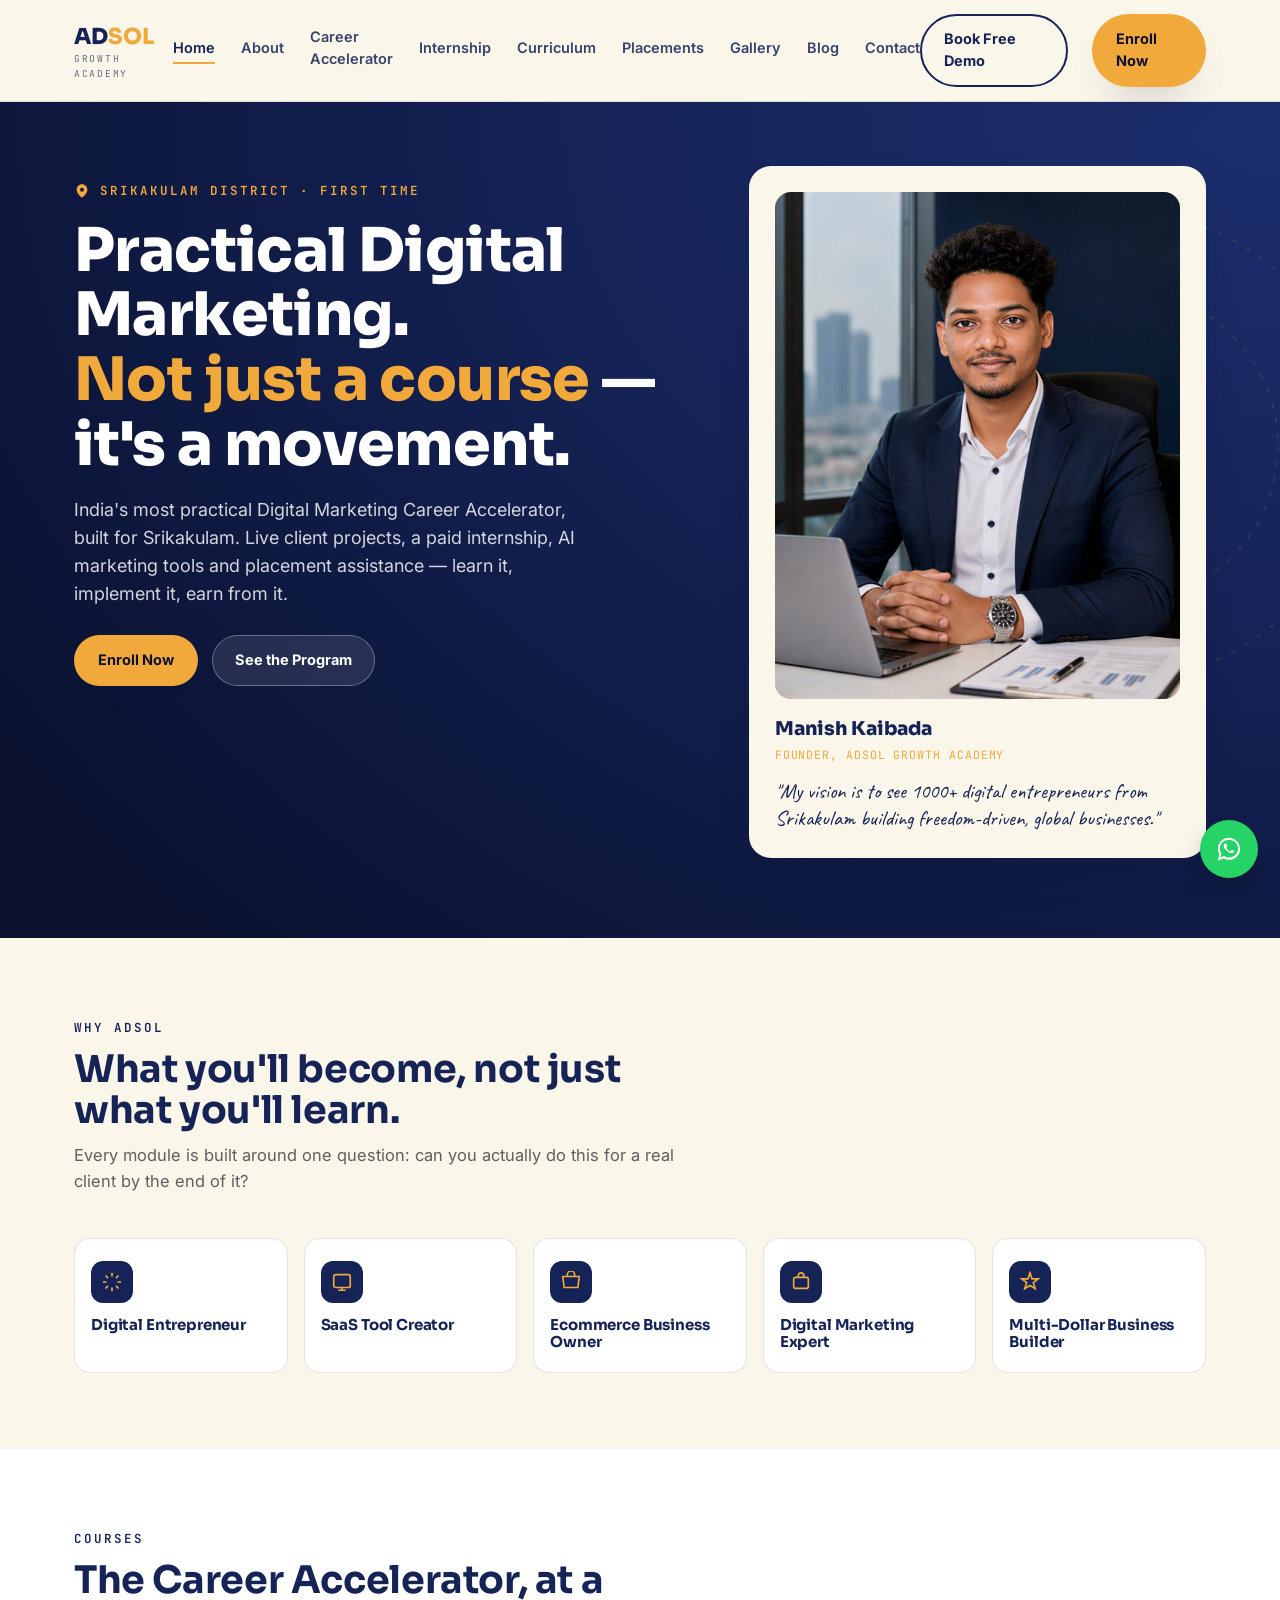
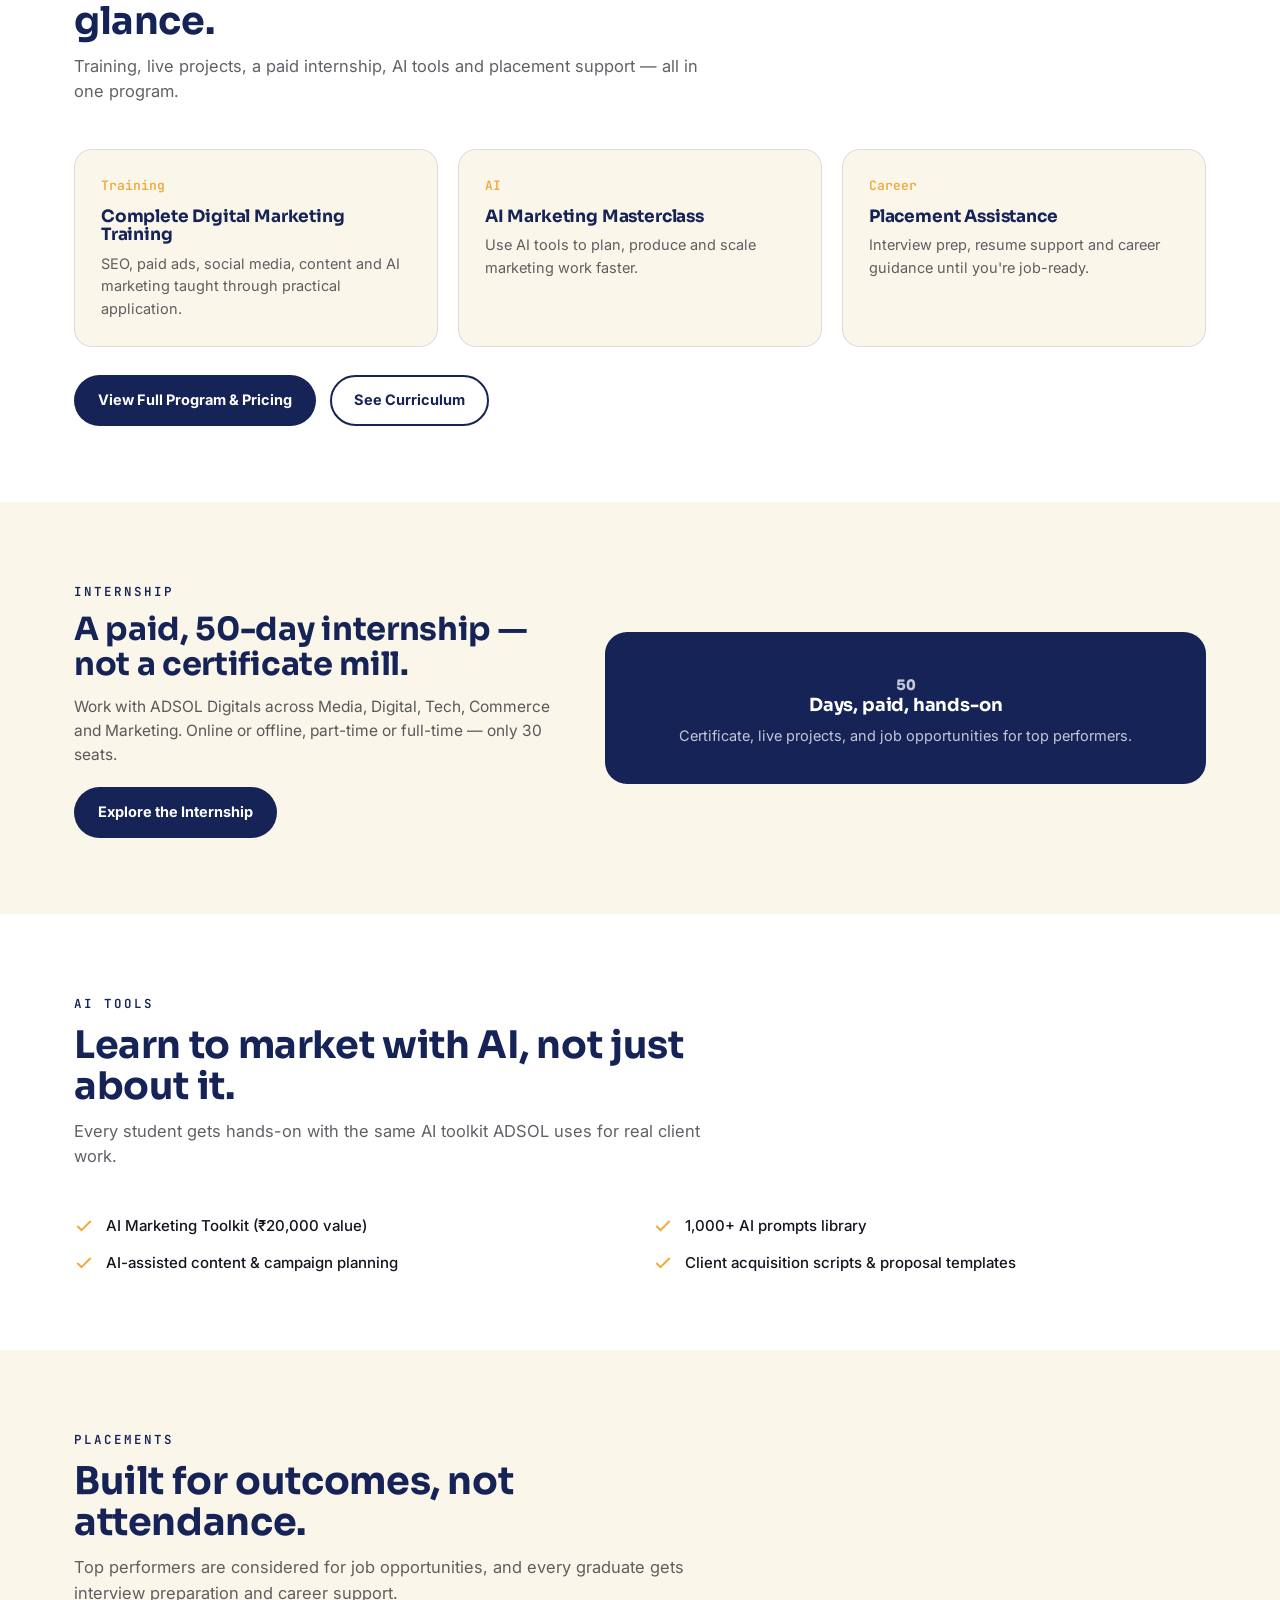
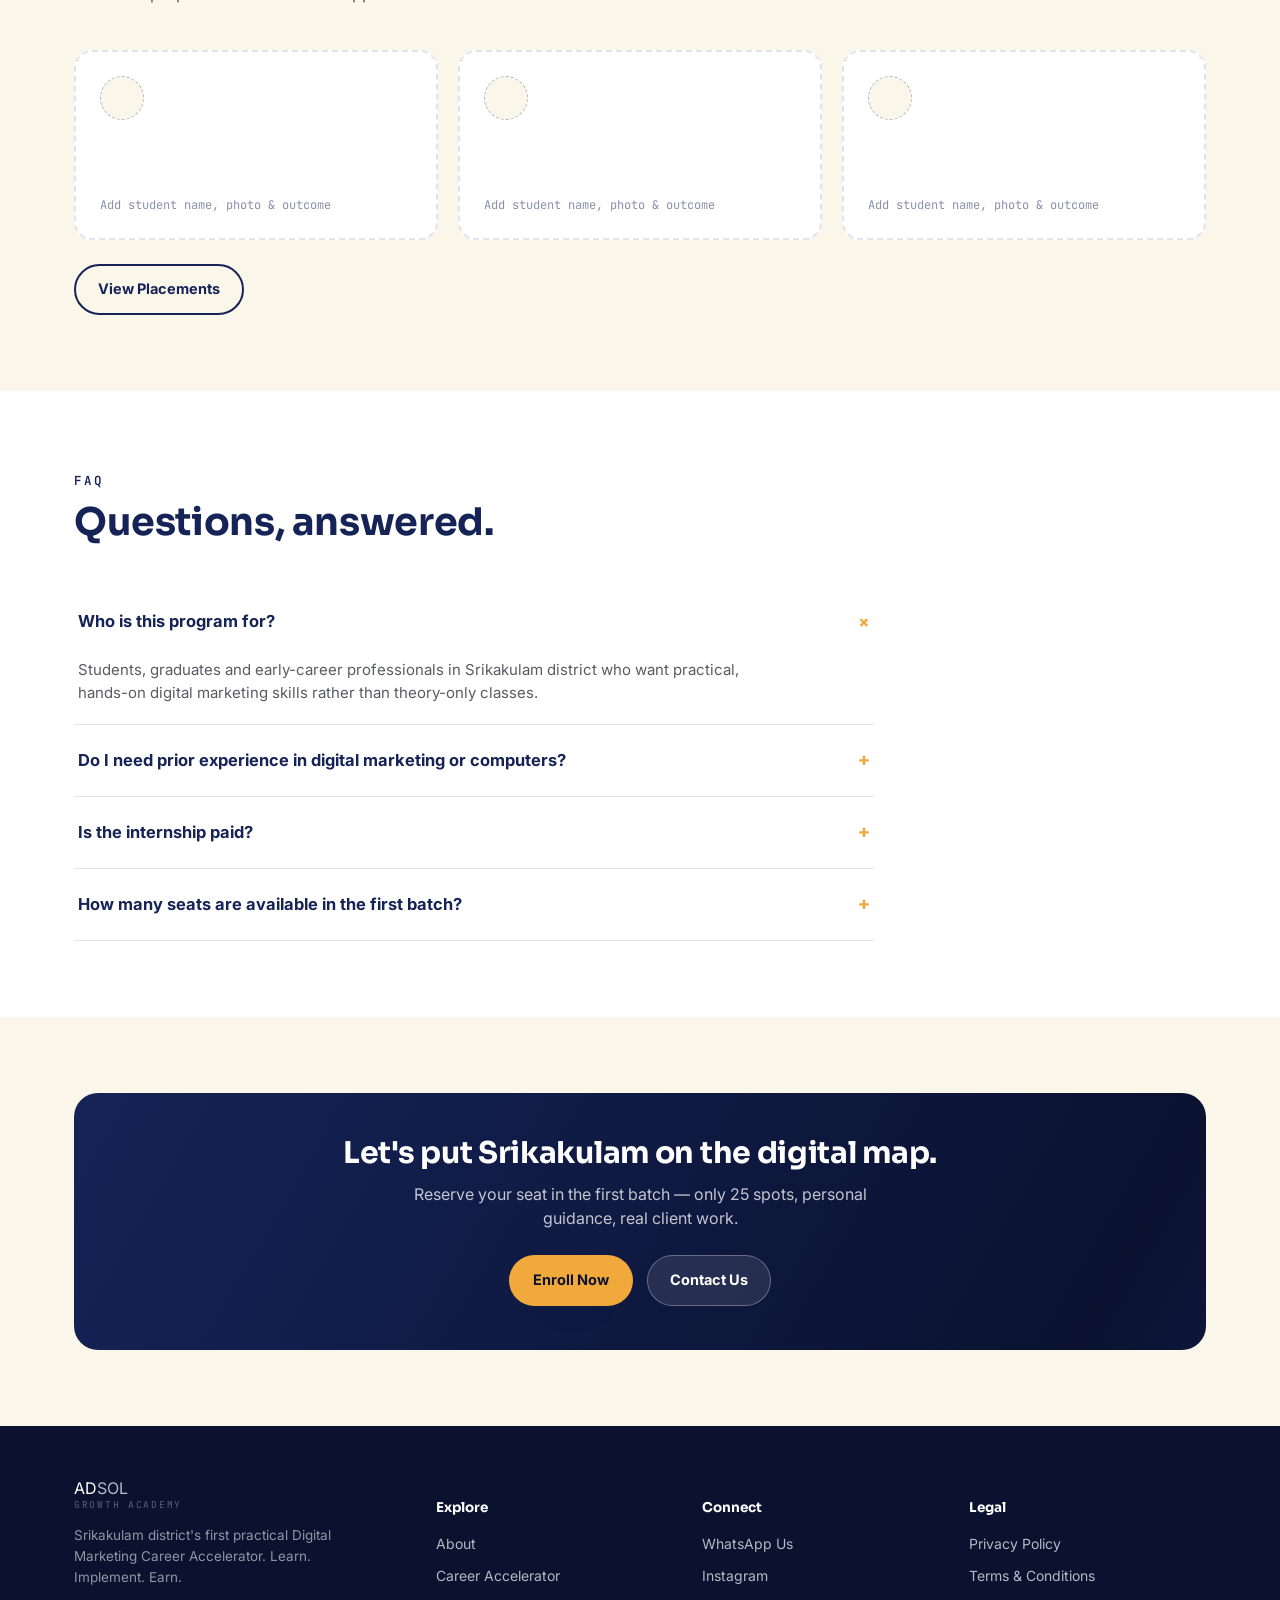
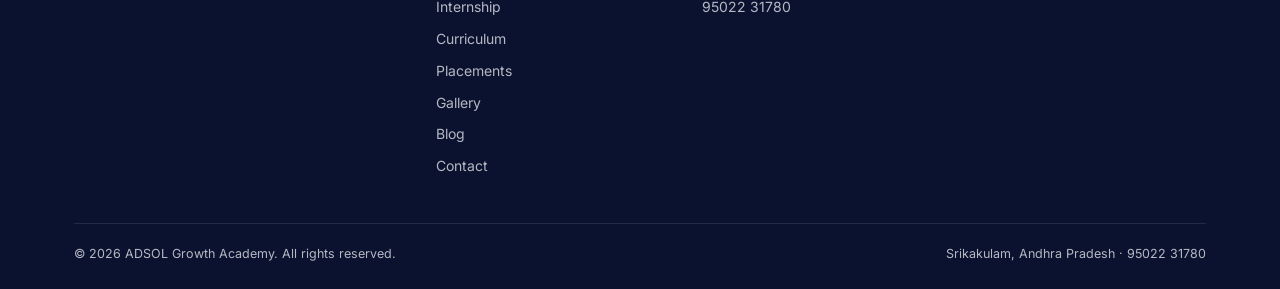
==== commit a2860b2d: "Add files via upload" ====
--- a/index.html
+++ b/index.html
@@ -51,9 +51,13 @@
 </head>
 <body>
 <header class="site">
+  <div class="scroll-progress"><div class="scroll-progress-fill"></div></div>
   <div class="nav">
     <a href="index.html" class="logo">
-      <img src="images/logo-adsol-light.png" alt="ADSOL Digital Marketing logo">
+      <div class="logo-col">
+        <span><span class="ad">AD</span><span class="sol">SOL</span></span>
+        <span class="logo-sub">GROWTH ACADEMY</span>
+      </div>
     </a>
     <nav class="links">
       <a href="index.html" class="active">Home</a>
@@ -156,7 +160,7 @@
         <a href="internship.html" class="btn btn-navy" style="margin-top:20px;">Explore the Internship</a>
       </div>
       <div class="days-block">
-        <p class="days-num">50</p>
+        <p class="days-num"><span class="count-up" data-target="50">0</span></p>
         <h4 style="color:#fff; font-size:18px; margin-top:4px;">Days, paid, hands-on</h4>
         <p>Certificate, live projects, and job opportunities for top performers.</p>
       </div>
@@ -240,7 +244,8 @@
     <div class="foot-grid">
       <div>
         <div class="logo-col" style="margin-bottom:12px;">
-          <img src="images/logo-adsol-dark.png" alt="ADSOL Digital Marketing logo">
+          <span><span class="ad" style="color:#fff;">AD</span><span class="sol">SOL</span></span>
+          <span class="logo-sub" style="color:rgba(255,255,255,0.5);">GROWTH ACADEMY</span>
         </div>
         <p style="font-size:13.5px; color:rgba(255,255,255,0.55); max-width:260px;">Srikakulam district's first practical Digital Marketing Career Accelerator. Learn. Implement. Earn.</p>
       </div>
@@ -302,17 +307,30 @@
   window.open(`https://wa.me/919502231780?text=${encodeURIComponent(msg)}`, '_blank');
 });
 
-/* sticky header shadow on scroll */
+/* sticky header shadow + scroll progress bar */
 const siteHeader = document.querySelector('header.site');
+const progressFill = document.querySelector('.scroll-progress-fill');
 const onScroll = () => {
-  if (!siteHeader) return;
-  siteHeader.classList.toggle('scrolled', window.scrollY > 8);
+  if (siteHeader) siteHeader.classList.toggle('scrolled', window.scrollY > 8);
+  if (progressFill){
+    const doc = document.documentElement;
+    const scrollable = doc.scrollHeight - doc.clientHeight;
+    const pct = scrollable > 0 ? (window.scrollY / scrollable) * 100 : 0;
+    progressFill.style.width = pct + '%';
+  }
 };
 window.addEventListener('scroll', onScroll, { passive: true });
 onScroll();
 
+/* hero load-in stagger on first paint */
+const loadInEls = document.querySelectorAll('.hero .pin-row, .hero h1, .hero p.lede, .hero .hero-ctas, .hero .seat-card, .hero .founder-card, .page-hero .breadcrumb, .page-hero h1, .page-hero p.lede');
+loadInEls.forEach((el, i) => {
+  el.classList.add('load-in');
+  el.style.animationDelay = (i * 0.09) + 's';
+});
+
 /* scroll-reveal for cards and content blocks */
-const revealSelectors = '.become-card, .feature-card, .road-step, .module-row, .testi-card, .blog-card, .bonus-item, .meta-pill, .niche-chip, .tool-chip, .check-item, .price-card, .value-table, .cert-card, .promise-box, .days-block, .partner-slot, .insta-slot, .process-step, .founder-card';
+const revealSelectors = '.become-card, .feature-card, .road-step, .module-row, .testi-card, .blog-card, .bonus-item, .meta-pill, .niche-chip, .tool-chip, .check-item, .price-card, .value-table, .cert-card, .promise-box, .days-block, .partner-slot, .insta-slot, .process-step, .contact-info-card, .contact-form';
 const revealEls = document.querySelectorAll(revealSelectors);
 if ('IntersectionObserver' in window && revealEls.length){
   revealEls.forEach((el, i) => {
@@ -331,6 +349,35 @@
 } else {
   revealEls.forEach(el => el.classList.add('reveal', 'in-view'));
 }
+
+/* count-up numerals when they scroll into view */
+const countEls = document.querySelectorAll('.count-up');
+const animateCount = (el) => {
+  const target = parseFloat(el.dataset.target || '0');
+  const prefix = el.dataset.prefix || '';
+  const suffix = el.dataset.suffix || '';
+  const duration = 1200;
+  const start = performance.now();
+  const step = (now) => {
+    const p = Math.min((now - start) / duration, 1);
+    const eased = 1 - Math.pow(1 - p, 3);
+    const val = Math.round(target * eased);
+    el.textContent = prefix + val.toLocaleString('en-IN') + suffix;
+    if (p < 1) requestAnimationFrame(step);
+  };
+  requestAnimationFrame(step);
+};
+if ('IntersectionObserver' in window && countEls.length){
+  const cio = new IntersectionObserver((entries) => {
+    entries.forEach(entry => {
+      if (entry.isIntersecting){
+        animateCount(entry.target);
+        cio.unobserve(entry.target);
+      }
+    });
+  }, { threshold: 0.4 });
+  countEls.forEach(el => cio.observe(el));
+}
 </script>
 </body>
 </html>
--- a/styles.css
+++ b/styles.css
@@ -525,3 +525,103 @@
 .logo{ display:flex; align-items:center; }
 .logo img{ height:42px; width:auto; display:block; }
 footer .logo-col img{ height:38px; width:auto; display:block; }
+
+/* ============================================================= */
+/* ROUND 2 — additional motion & interaction polish                */
+/* ============================================================= */
+
+/* scroll progress bar */
+.scroll-progress{ position:absolute; top:0; left:0; right:0; height:3px; background:transparent; }
+.scroll-progress-fill{
+  height:100%; width:0%; background:linear-gradient(90deg, var(--gold), var(--gold-light));
+  transition: width .1s linear;
+}
+
+/* nav link underline sweep */
+nav.links a{ position:relative; padding-bottom:4px; }
+nav.links a::before{
+  content:''; position:absolute; left:50%; right:50%; bottom:0; height:2px; background:var(--gold);
+  transition: left .25s ease, right .25s ease;
+}
+nav.links a:hover::before{ left:0; right:0; }
+nav.links a.active::after{ display:none; }
+nav.links a.active::before{ left:0; right:0; }
+
+/* hero load-in entrance (independent of scroll) */
+.load-in{ opacity:0; transform:translateY(18px); animation: adsol-load-in .7s cubic-bezier(.22,.61,.36,1) forwards; }
+@keyframes adsol-load-in{ to{opacity:1; transform:none;} }
+
+/* whatsapp float attention pulse */
+.wa-float{ animation: adsol-wa-pulse 3.2s ease-in-out infinite; }
+@keyframes adsol-wa-pulse{
+  0%, 100%{ box-shadow: 0 12px 30px -8px rgba(0,0,0,0.4), 0 0 0 0 rgba(37,211,102,0.5); }
+  50%{ box-shadow: 0 12px 30px -8px rgba(0,0,0,0.4), 0 0 0 10px rgba(37,211,102,0); }
+}
+.wa-float:hover{ animation-play-state: paused; transform: scale(1.08); }
+
+/* become-icon gentle float */
+.become-icon{ animation: adsol-float 3.6s ease-in-out infinite; }
+.become-card:nth-child(2) .become-icon{ animation-delay:.2s; }
+.become-card:nth-child(3) .become-icon{ animation-delay:.4s; }
+.become-card:nth-child(4) .become-icon{ animation-delay:.6s; }
+.become-card:nth-child(5) .become-icon{ animation-delay:.8s; }
+@keyframes adsol-float{ 0%,100%{ transform:translateY(0); } 50%{ transform:translateY(-5px); } }
+
+/* price badge pulse glow */
+.price-badge{ animation: adsol-badge-pulse 2.4s ease-in-out infinite; }
+@keyframes adsol-badge-pulse{
+  0%,100%{ box-shadow: 0 0 0 0 rgba(242,169,59,0.55); }
+  50%{ box-shadow: 0 0 0 8px rgba(242,169,59,0); }
+}
+
+/* cta-banner animated gradient shift */
+.cta-banner{
+  background-size:200% 200%;
+  background-image:linear-gradient(120deg, var(--navy) 0%, var(--navy-deep) 45%, #1c2e6e 75%, var(--navy) 100%);
+  animation: adsol-gradient-shift 10s ease infinite;
+}
+@keyframes adsol-gradient-shift{
+  0%{ background-position:0% 50%; }
+  50%{ background-position:100% 50%; }
+  100%{ background-position:0% 50%; }
+}
+
+/* seat card subtle glow breathing */
+.seat-card{ animation: adsol-seat-breathe 4s ease-in-out infinite; }
+@keyframes adsol-seat-breathe{
+  0%,100%{ border-color:rgba(255,255,255,0.14); }
+  50%{ border-color:rgba(242,169,59,0.4); }
+}
+
+/* smooth CSS-only FAQ accordion (keeps native <details> semantics/accessibility) */
+.faq-item > *{ }
+.faq-item .faq-a{
+  display:block; max-height:0; opacity:0; overflow:hidden; padding-top:0; padding-bottom:0;
+  transition: max-height .45s cubic-bezier(.22,.61,.36,1), opacity .35s ease, padding .35s ease;
+}
+.faq-item[open] .faq-a{ max-height:320px; opacity:1; padding:0 4px 20px; }
+.faq-item .plus{ transition: transform .3s ease; }
+
+/* count-up numerals: tabular figures so digits don't jitter in width while animating */
+.count-up{ font-variant-numeric: tabular-nums; }
+
+/* value rows count-in stagger already covered by .reveal via JS */
+
+/* form field focus glow */
+.form-row input:focus, .form-row select:focus{
+  outline:none; border-color:var(--gold); box-shadow:0 0 0 3px rgba(242,169,59,0.18);
+}
+.form-row input, .form-row select{ transition: border-color .2s ease, box-shadow .2s ease; }
+
+/* footer link underline sweep */
+.foot-grid a{ position:relative; }
+.foot-grid a::after{
+  content:''; position:absolute; left:0; bottom:-2px; width:0; height:1px; background:var(--gold);
+  transition:width .25s ease;
+}
+.foot-grid a:hover::after{ width:100%; }
+
+@media (prefers-reduced-motion: reduce){
+  .load-in{ opacity:1 !important; transform:none !important; animation:none !important; }
+  .wa-float, .become-icon, .price-badge, .cta-banner, .seat-card{ animation:none !important; }
+}
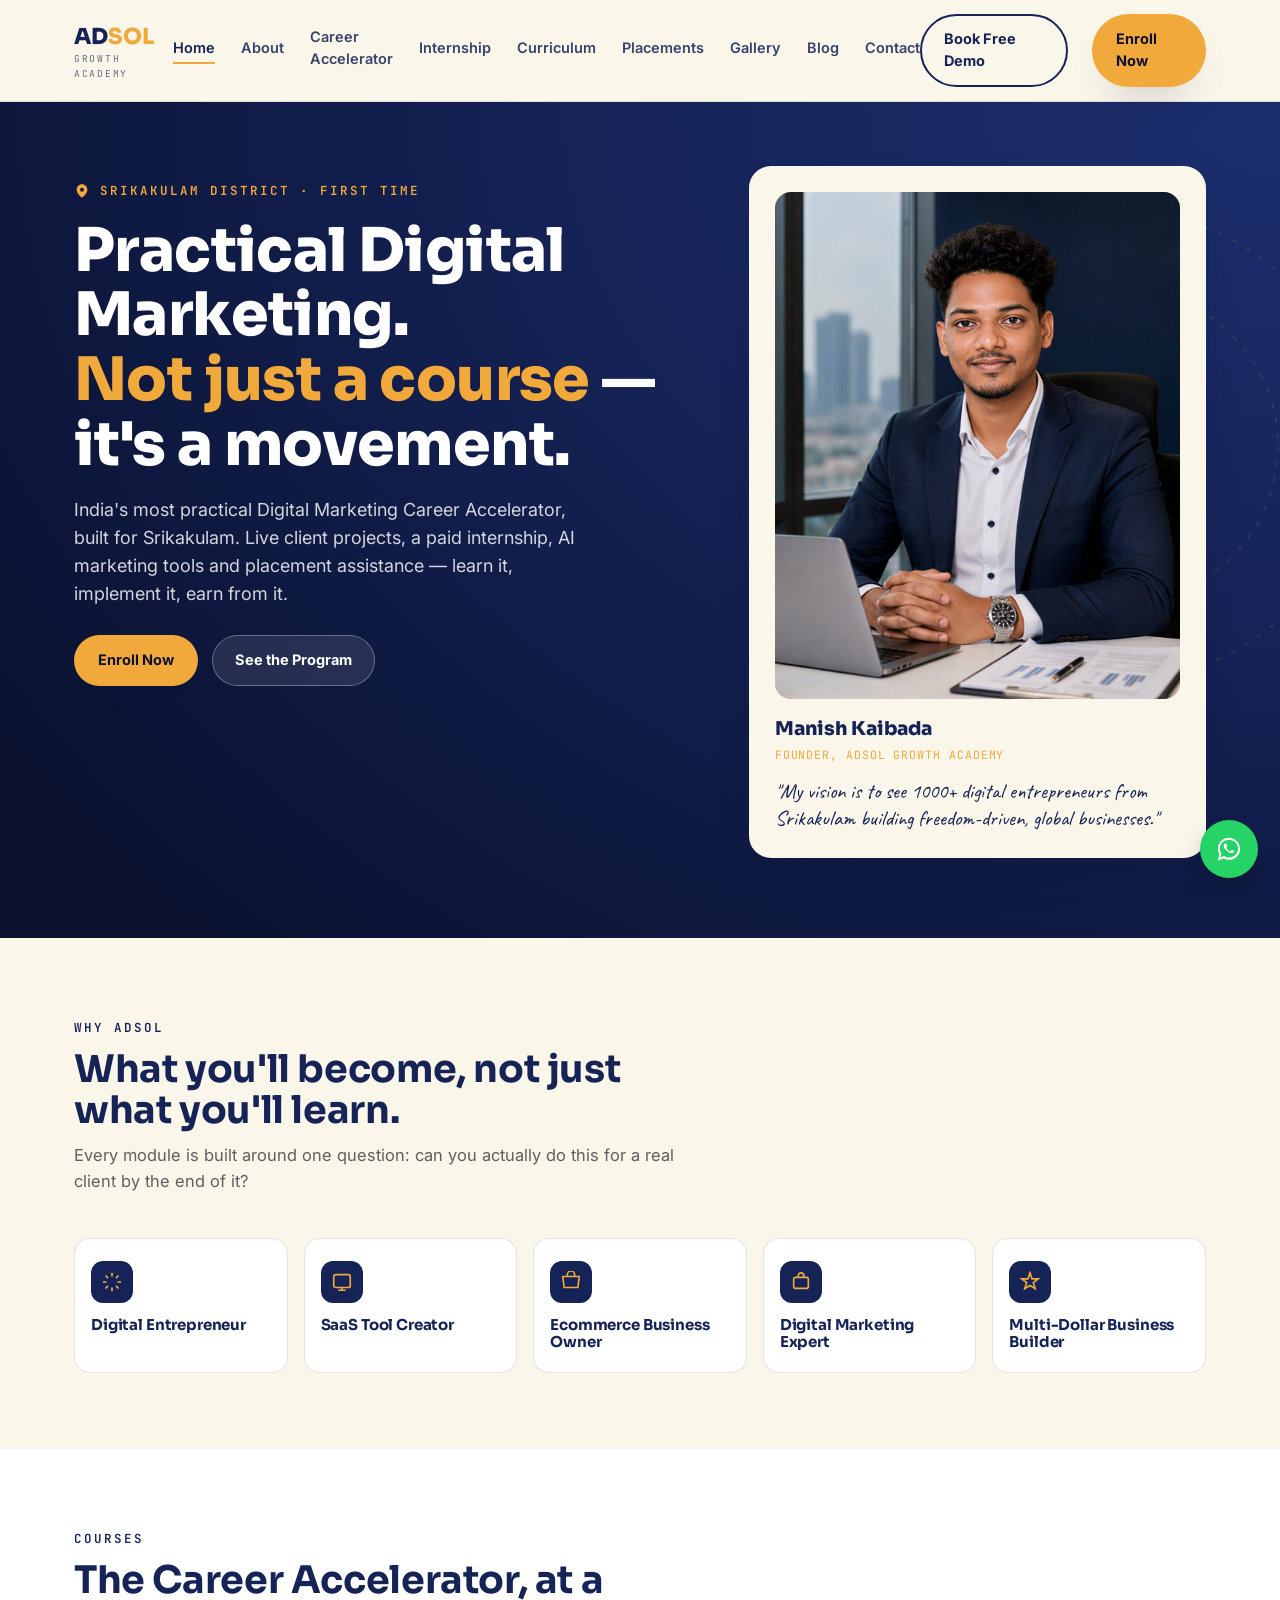
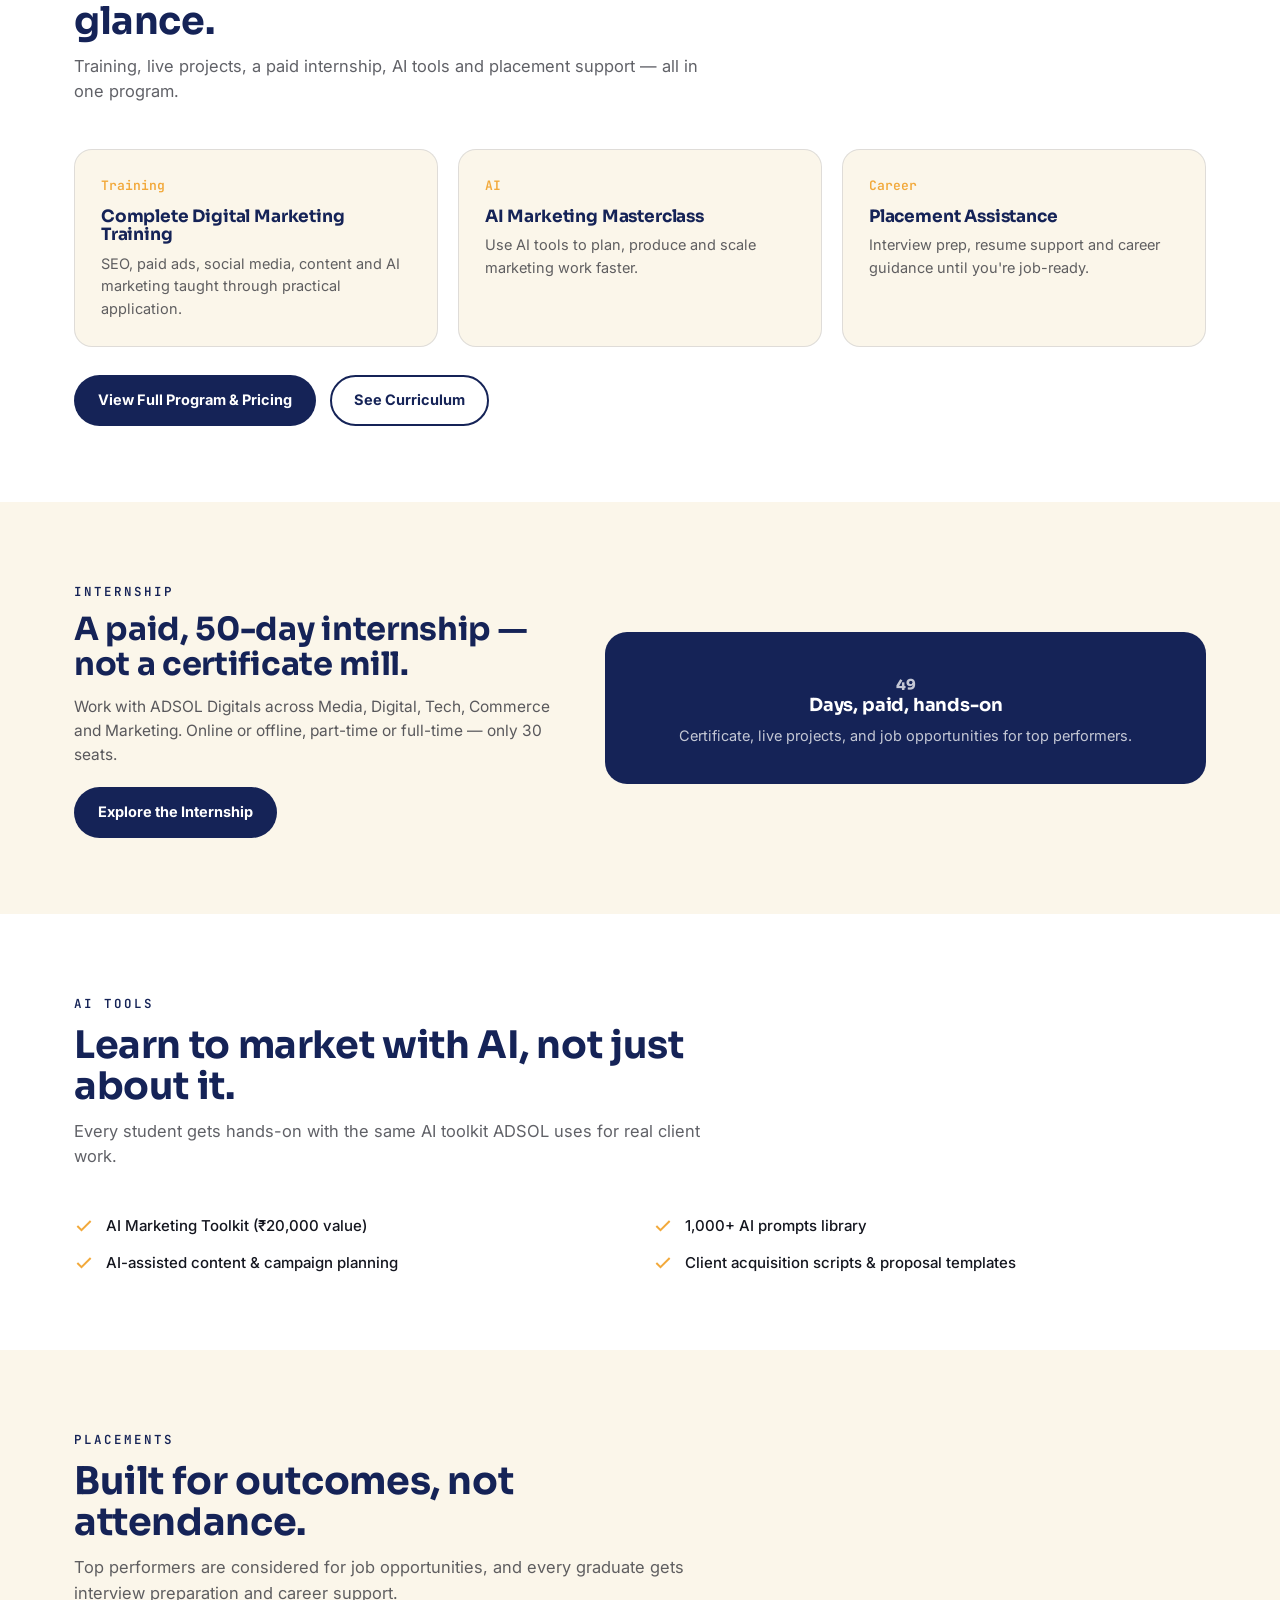
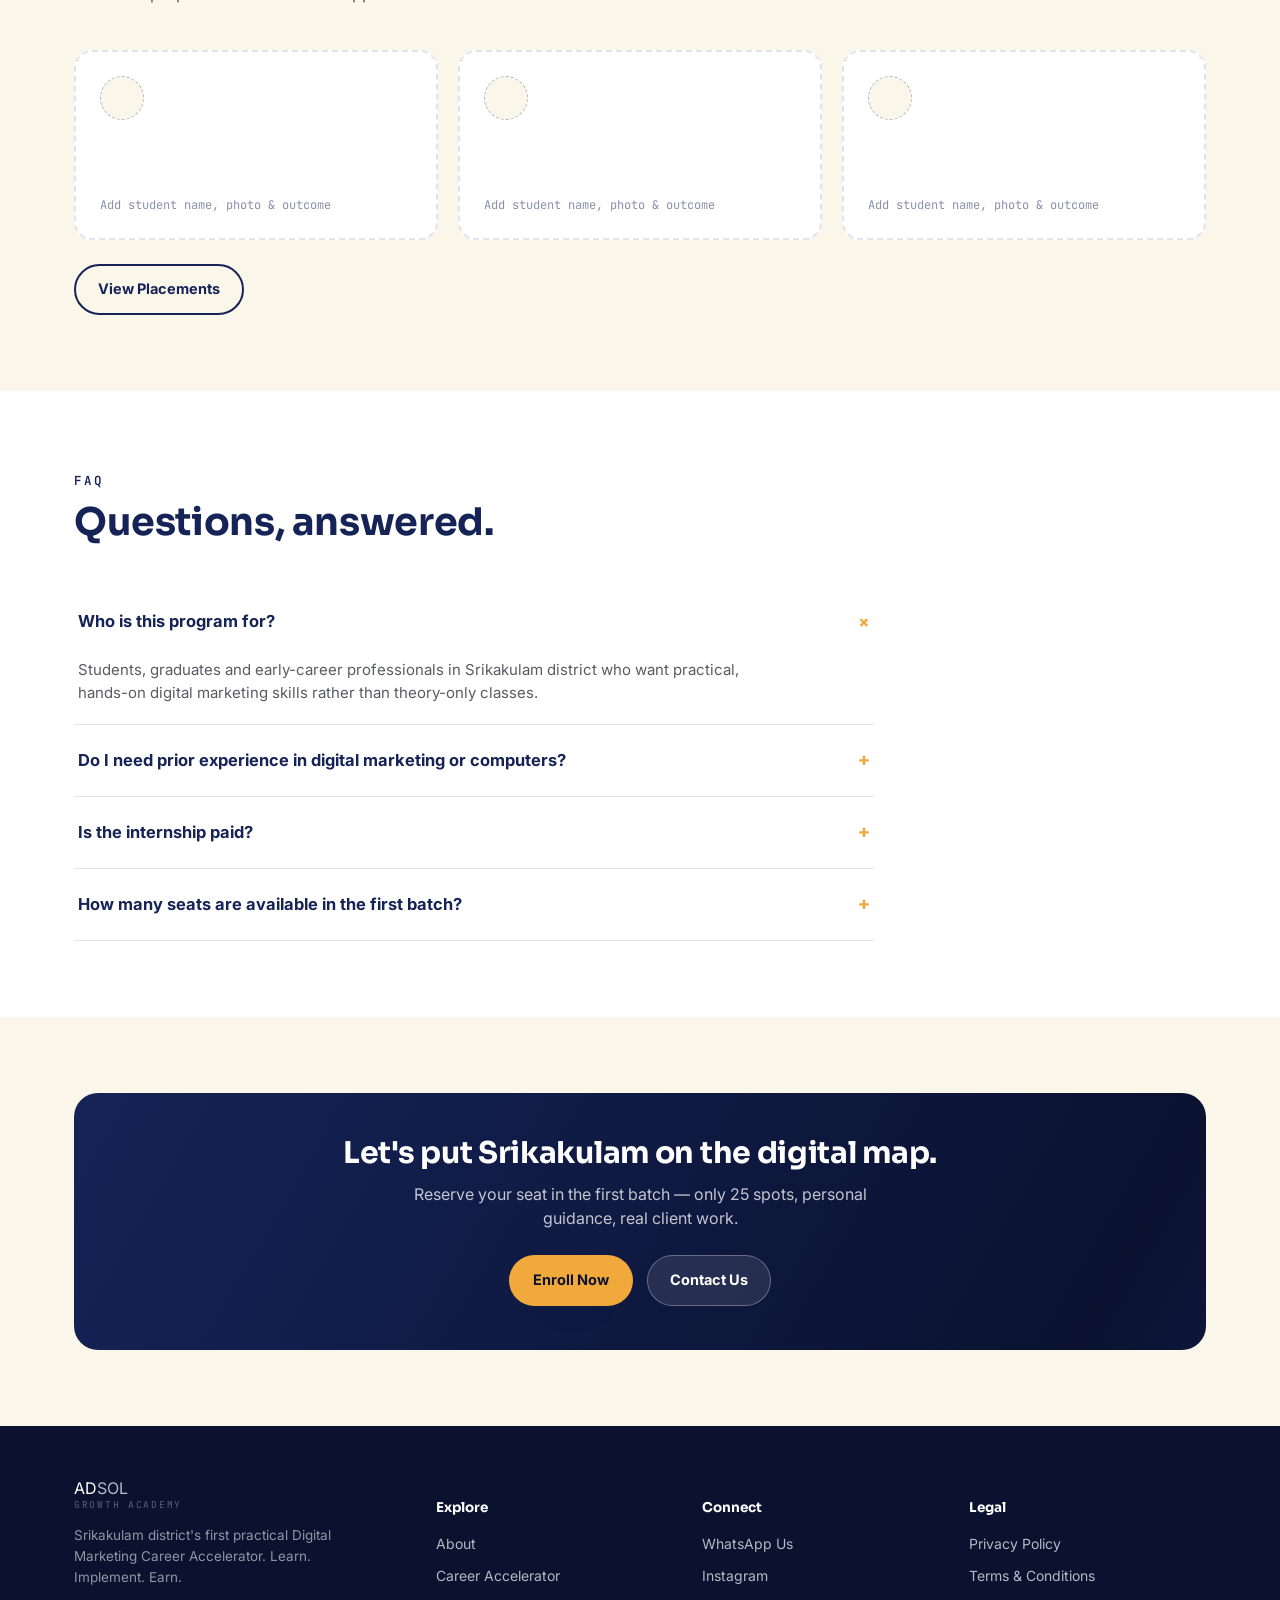
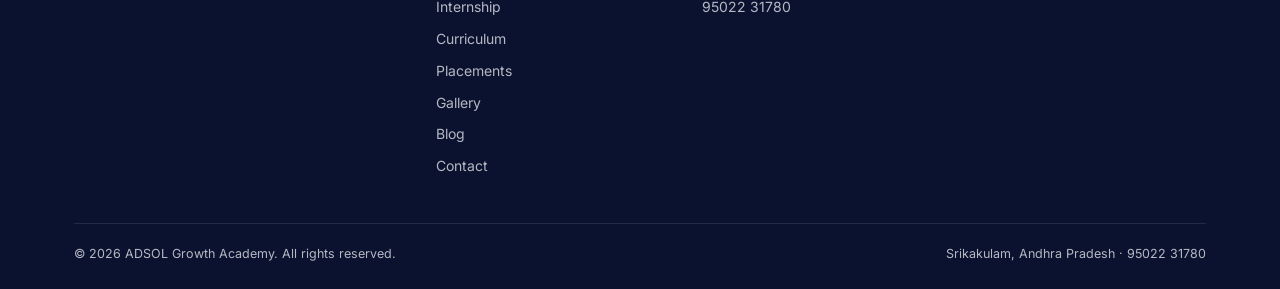
==== commit d72288c8: "Add files via upload" ====
--- a/index.html
+++ b/index.html
@@ -22,8 +22,8 @@
 <link rel="preconnect" href="https://fonts.gstatic.com" crossorigin>
 <link href="https://fonts.googleapis.com/css2?family=Sora:wght@400;500;600;700;800&family=Inter:wght@400;500;600;700&family=Caveat:wght@600;700&family=JetBrains+Mono:wght@500;600&display=swap" rel="stylesheet">
 <link rel="stylesheet" href="styles.css">
-<link rel="icon" type="image/png" sizes="32x32" href="images/favicon-32.png">
-<link rel="apple-touch-icon" sizes="180x180" href="images/favicon-180.png">
+<link rel="icon" type="image/png" sizes="32x32" href="assets/images/favicon-32.png">
+<link rel="apple-touch-icon" sizes="180x180" href="assets/images/favicon-180.png">
 <script type="application/ld+json">
 {
   "@context": "https://schema.org",
@@ -105,7 +105,7 @@
         </div>
       </div>
       <div class="founder-card">
-        <div class="founder-photo filled"><img src="images/founder-banner.jpg" alt="Manish Kaibada, Founder of ADSOL Growth Academy"></div>
+        <div class="founder-photo filled"><img src="assets/images/founder-banner.jpg" alt="Manish Kaibada, Founder of ADSOL Growth Academy"></div>
         <p class="founder-name">Manish Kaibada</p>
         <p class="founder-role">Founder, ADSOL Growth Academy</p>
         <p class="founder-quote">"My vision is to see 1000+ digital entrepreneurs from Srikakulam building freedom-driven, global businesses."</p>
